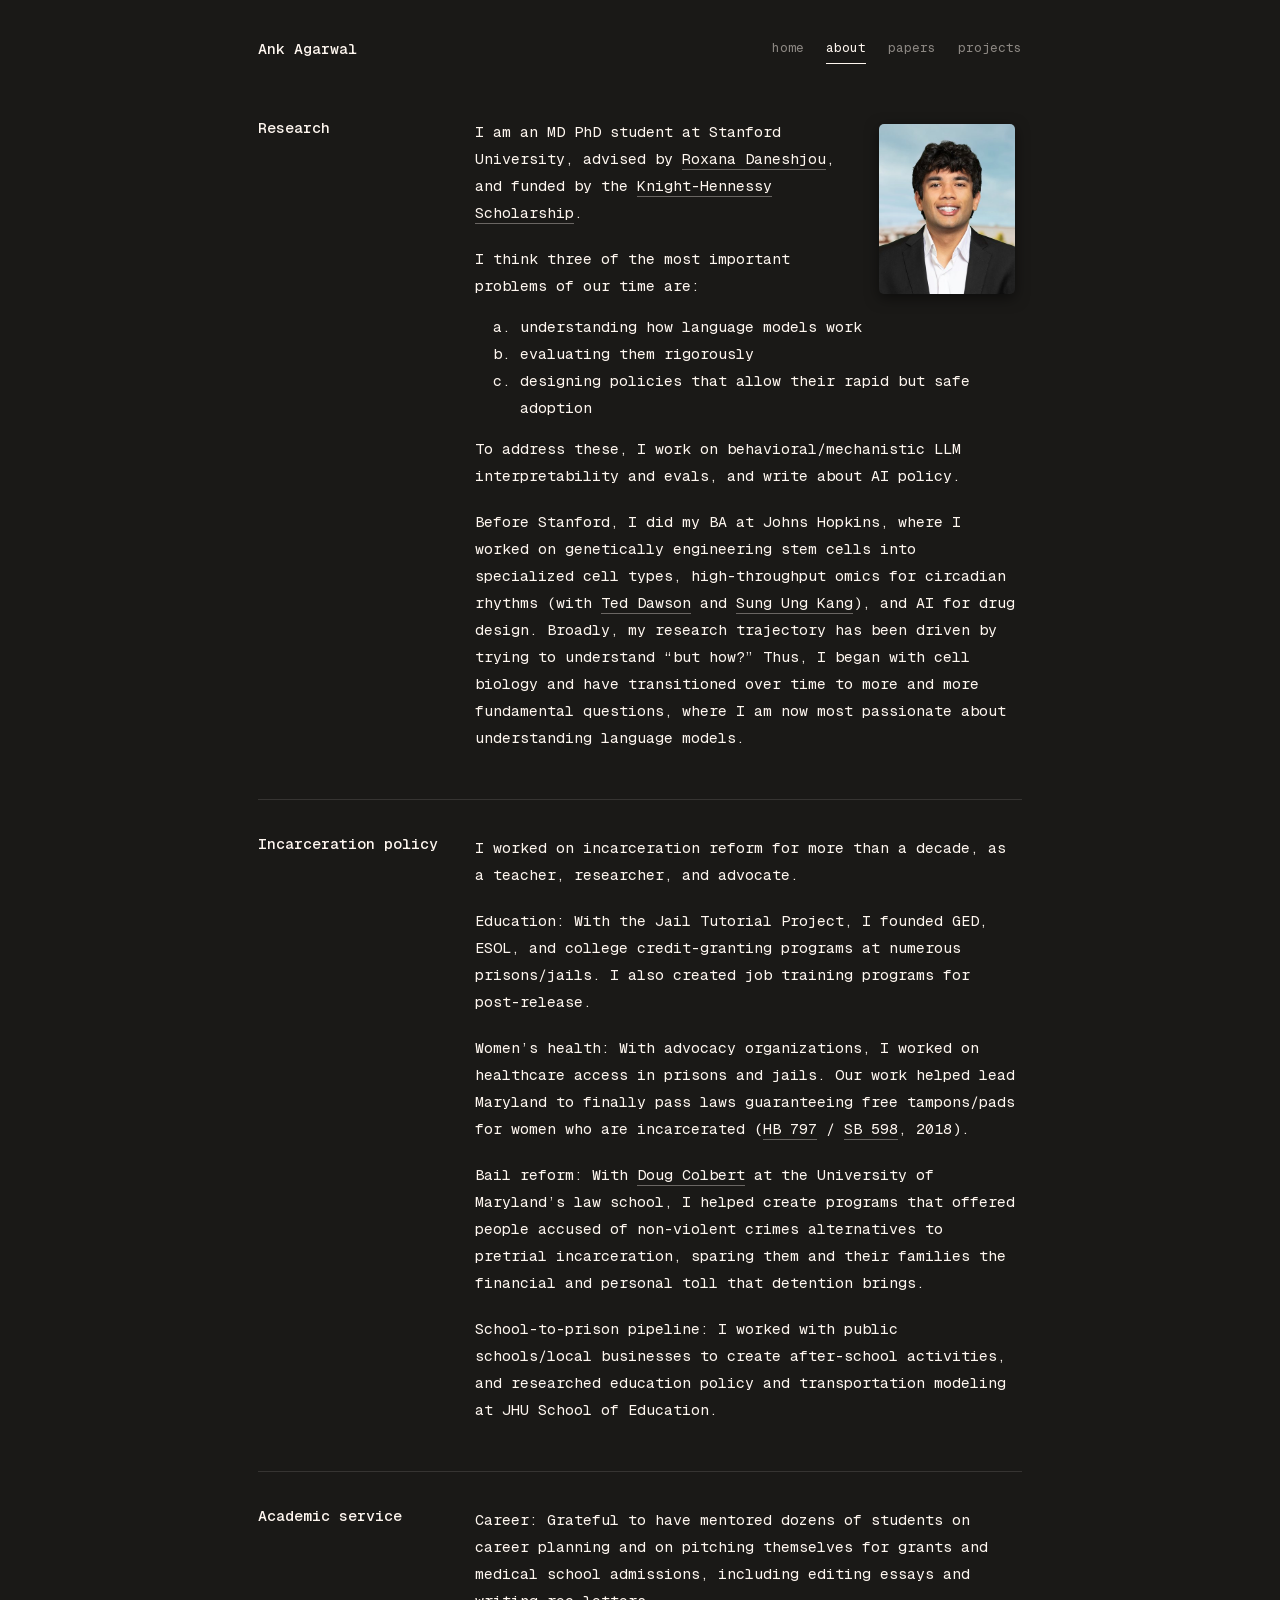
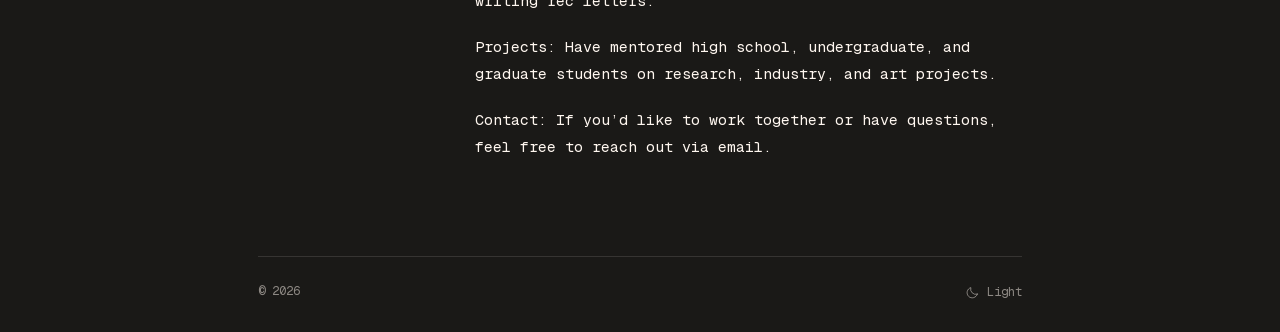
==== about/index.html @ cd02c7ac "Personal site: research paragraph (interpretability and evals, but how), drop capacity note" ====
<!doctype html>
<html lang="en" data-theme="light">
<head>
  <meta charset="utf-8">
  <meta name="viewport" content="width=device-width, initial-scale=1">
  <title>About · Ank Agarwal</title>
  <meta name="description" content="Ank Agarwal on research, incarceration policy, and academic service.">
  <meta name="color-scheme" content="light dark">
  <meta name="theme-color" content="#ffffff">
  <meta property="og:title" content="About · Ank Agarwal">
  <meta property="og:description" content="Ank Agarwal on research, incarceration policy, and academic service.">
  <meta property="og:type" content="website">
  <link rel="icon" href="../assets/favicon.svg" type="image/svg+xml">
  <script src="../assets/theme.js?v=a7d60d4781"></script>
  <link rel="stylesheet" href="../assets/style.css?v=a7d60d4781">
  <link rel="preload" href="../assets/fonts/geist-mono-latin.woff2" as="font" type="font/woff2" crossorigin>
  <script type="module" src="../assets/site.js?v=a7d60d4781"></script>
</head>
<body data-page="about">
  <a class="skip-link" href="#main">Skip to content</a>
  <div class="site-shell">
    <header class="site-header">
      <a class="wordmark" href="../">Ank Agarwal</a>
      <nav aria-label="Main navigation" data-dog-avoid>
        <a href="../">Home</a>
        <a href="../about/" aria-current="page">About</a>
        <a href="../research/">Papers</a>
        <a href="../projects/">Projects</a>
      </nav>
    </header>
    <main id="main" class="page-main about-main" tabindex="-1">
  <h1 class="visually-hidden">About</h1>
  <section class="about-section" id="research"><div class="about-label"><h2>Research</h2></div><div class="reading-prose"><img class="headshot" src="../assets/photos/headshot.jpg" alt="Ank Agarwal" width="400" height="500"><p>I am an MD PhD student at Stanford University, advised by <a href="https://profiles.stanford.edu/roxana-daneshjou">Roxana Daneshjou</a>, and funded by the <a href="https://knight-hennessy.stanford.edu/people/ank-agarwal">Knight-Hennessy Scholarship</a>.</p><p>I think three of the most important problems of our time are:</p><ol class="roman-list"><li>understanding how language models work</li><li>evaluating them rigorously</li><li>designing policies that allow their rapid but safe adoption</li></ol><p>To address these, I work on behavioral/mechanistic LLM interpretability and evals, and write about AI policy.</p><p>Before Stanford, I did my BA at Johns Hopkins, where I worked on genetically engineering stem cells into specialized cell types, high-throughput omics for circadian rhythms (with <a href="https://profiles.hopkinsmedicine.org/provider/ted-m-dawson/2708436">Ted Dawson</a> and <a href="https://profiles.hopkinsmedicine.org/provider/sung-ung-kang/2777462">Sung Ung Kang</a>), and AI for drug design. Broadly, my research trajectory has been driven by trying to understand “but how?” Thus, I began with cell biology and have transitioned over time to more and more fundamental questions, where I am now most passionate about understanding language models.</p></div></section>
  <section class="about-section" id="incarceration"><div class="about-label"><h2>Incarceration policy</h2></div><div class="reading-prose"><p>I worked on incarceration reform for more than a decade, as a teacher, researcher, and advocate.</p><p>Education: With the Jail Tutorial Project, I founded GED, ESOL, and college credit-granting programs at numerous prisons/jails. I also created job training programs for post-release.</p><p>Women’s health: With advocacy organizations, I worked on healthcare access in prisons and jails. Our work helped lead Maryland to finally pass laws guaranteeing free tampons/pads for women who are incarcerated (<a href="https://mgaleg.maryland.gov/mgawebsite/Legislation/Details/HB0797?ys=2018RS">HB 797</a> / <a href="https://mgaleg.maryland.gov/mgawebsite/Legislation/Details/sb0598?ys=2018RS">SB 598</a>, 2018).</p><p>Bail reform: With <a href="https://www.law.umaryland.edu/faculty--research/directory/profile/index.php?id=029">Doug Colbert</a> at the University of Maryland’s law school, I helped create programs that offered people accused of non-violent crimes alternatives to pretrial incarceration, sparing them and their families the financial and personal toll that detention brings.</p><p>School-to-prison pipeline: I worked with public schools/local businesses to create after-school activities, and researched education policy and transportation modeling at JHU School of Education.</p></div></section>
  <section class="about-section" id="service"><div class="about-label"><h2>Academic service</h2></div><div class="reading-prose"><p>Career: Grateful to have mentored dozens of students on career planning and on pitching themselves for grants and medical school admissions, including editing essays and writing rec letters.</p><p>Projects: Have mentored high school, undergraduate, and graduate students on research, industry, and art projects.</p><p>Contact: If you’d like to work together or have questions, feel free to reach out via email.</p></div></section>
</main>
    <footer class="site-footer">
      <span class="footer-name">© 2026</span>
      <div class="preferences">
        <button class="preference" id="theme-toggle" type="button" aria-label="Switch to dark theme" aria-pressed="false">
          <svg viewBox="0 0 20 20" aria-hidden="true"><path d="M16.5 12.2A7 7 0 0 1 7.8 3.5a7 7 0 1 0 8.7 8.7Z"/></svg>
          <span>Dark</span>
        </button>
      </div>
    </footer>
  </div>
</body>
</html>
---- assets/style.css ----
@font-face{font-family:SiteSerif;src:local("Iowan Old Style"),local("Palatino");font-display:swap}
:root{color-scheme:light;--bg:#f4f1ea;--text:#343630;--heading:#292e26;--muted:#73746a;--accent:#53634b;--line:#deded3;--soft:#ebe8df;--input:#faf8f3;--focus:#7b6340;--serif:SiteSerif,"Palatino Linotype","Book Antiqua",Palatino,Georgia,serif;--sans:-apple-system,BlinkMacSystemFont,"Segoe UI",sans-serif}
/* Dark theme matches paco.me: neutral #1a1a1a, gray prose, near-white headings and links. */
:root[data-theme=dark]{color-scheme:dark;--bg:#1a1a1a;--text:#a0a0a0;--heading:#ededed;--muted:#8d8d8d;--accent:#ededed;--line:#2e2e2e;--soft:#232323;--input:#202020;--focus:#8d8d8d}
*{box-sizing:border-box}html{min-width:320px;background:var(--bg);scroll-behavior:smooth}body{margin:0;background:var(--bg);color:var(--text);font:16px/1.75 var(--sans);-webkit-font-smoothing:antialiased}button,input{font:inherit}button,a{-webkit-tap-highlight-color:transparent}a{color:var(--accent);text-decoration-thickness:1px;text-underline-offset:4px}a:hover{text-decoration:underline}button{color:inherit}a:focus-visible,button:focus-visible,input:focus-visible{outline:2px solid var(--focus);outline-offset:5px;border-radius:2px}::selection{background:var(--accent);color:var(--bg)}[hidden]{display:none!important}.site-shell{max-width:1008px;padding:0 48px;margin:auto;min-height:100svh;display:flex;flex-direction:column}.site-header{padding:37px 0 30px;display:flex;align-items:center;justify-content:space-between;gap:36px}.wordmark{font:32px/1 var(--serif);letter-spacing:-1.5px;text-decoration:none;color:var(--heading)}.wordmark span{color:var(--accent)}.wordmark:hover{text-decoration:none}.site-header nav{display:flex;gap:29px;align-items:center}.site-header nav a{position:relative;font-size:13px;color:var(--muted);text-decoration:none;padding:9px 0;line-height:1.4;white-space:nowrap}.site-header nav a:hover,.site-header nav a[aria-current]{color:var(--heading)}.site-header nav a[aria-current]:after{content:"";position:absolute;bottom:2px;left:0;right:0;height:1px;background:var(--accent)}main:focus{outline:none}h1,h2,h3,h4,p,figure{margin:0}h1,h2{font-family:var(--serif);font-weight:400;color:var(--heading)}h1{font-size:clamp(40px,4.8vw,55px);line-height:1.16;letter-spacing:-1.9px}h2{font-size:25px;line-height:1.35;letter-spacing:-.55px}p+p{margin-top:19px}.home-main{flex:1;display:flex;align-items:flex-start;padding:116px 0 100px}.home-intro{display:grid;grid-template-columns:minmax(0,1fr) 185px;gap:75px;align-items:start;width:100%}.home-copy h1{font-size:52px}.affiliation{font-size:12px;line-height:1.7;color:var(--muted);margin-top:15px;letter-spacing:.05px}.intro-prose{margin-top:31px;font-size:15px;line-height:1.85;max-width:540px}.portrait{margin-top:7px}.portrait img{display:block;object-fit:cover;width:185px;height:215px;object-position:center 38%;border-radius:3px;filter:saturate(.8);background:var(--soft)}.social-links{display:flex;gap:23px;flex-wrap:wrap;margin-top:34px}.social-links a{font-size:12px;text-decoration:none}.social-links a:hover{text-decoration:underline}.social-links span{font-size:11px;color:var(--muted);margin-left:3px}.site-footer{border-top:1px solid var(--line);padding:22px 0 27px;display:flex;justify-content:space-between;gap:20px;align-items:center;color:var(--muted);font-size:11px}.footer-name>span[aria-hidden]{margin:0 7px}.preferences{display:flex;gap:17px;align-items:center}.preference{display:flex;gap:7px;align-items:center;cursor:pointer;border:0;background:none;padding:4px 0;color:var(--muted);font-size:11px;line-height:1.5}.preference:hover{color:var(--heading)}.preference svg{width:15px;height:15px;fill:none;stroke:currentColor;stroke-width:1.2;stroke-linecap:round;stroke-linejoin:round}.preference-divider{height:12px;width:1px;background:var(--line)}.sound-waves{display:none}#sound-toggle[aria-pressed=true] .sound-waves{display:initial}#sound-toggle[aria-pressed=true] .sound-slash{display:none}.page-main{flex:1;padding:76px 0 96px;max-width:780px;width:100%;margin:auto}.eyebrow{font:11px/1.5 var(--sans);letter-spacing:1.8px;text-transform:uppercase;color:var(--muted);margin-bottom:21px;display:block}.page-intro{font-size:16px;line-height:1.9;max-width:620px;margin-top:27px}.page-heading>.text-link{display:inline-block;margin-top:22px}.text-link{font-size:13px;text-decoration:none;border-bottom:1px solid var(--line);padding-bottom:3px}.text-link:hover{border-color:var(--accent);text-decoration:none}.section-heading{display:flex;justify-content:space-between;align-items:baseline;gap:20px;padding-bottom:23px;border-bottom:1px solid var(--line)}.small-muted{font-size:11px;color:var(--muted)}.publications{margin-top:67px}.publication-year{display:grid;grid-template-columns:65px minmax(0,1fr);gap:20px;padding-top:32px}.publication-year h3{font-size:12px;color:var(--muted);font-weight:400;line-height:1.8;padding-top:3px}.publication-year ol{list-style:none;padding:0;margin:0}.paper{padding-bottom:25px;margin-bottom:25px;border-bottom:1px solid var(--line)}.paper h4{font-weight:500;font-size:15px;line-height:1.6}.paper h4 a{color:var(--heading);text-decoration:none}.paper h4 a:hover{color:var(--accent);text-decoration:underline}.paper-arrow{font-size:12px;color:var(--muted);margin-left:3px}.paper-authors{font-size:12px;line-height:1.7;color:var(--muted);margin-top:8px}.paper-venue{font-size:12px;line-height:1.65;margin-top:5px;color:var(--accent)}.source-note{font-size:11px;color:var(--muted);margin-top:25px}.about-section{display:grid;grid-template-columns:180px minmax(0,1fr);gap:37px;border-top:1px solid var(--line);padding-top:34px;margin-top:48px}.about-section h2{font-size:22px}.reading-prose{font-size:15px;line-height:1.9}.profile-links{display:flex;flex-wrap:wrap;gap:18px;font-size:12px}.profile-links a{text-decoration:none}.woodworking-story{margin-top:65px}.woodworking-story .reading-prose{max-width:620px;margin-top:28px}.workshop-note{border-left:2px solid var(--line);padding-left:25px;margin-top:44px;max-width:600px}.workshop-note .eyebrow{margin-bottom:12px}.workshop-note p{font-size:14px;line-height:1.85}.sound-note{font-size:12px;line-height:1.8;color:var(--muted);margin-top:48px;max-width:580px}.skip-link{position:fixed;top:-100px;left:20px;background:var(--heading);color:var(--bg);padding:8px 16px;z-index:10}.skip-link:focus{top:15px}.note-playing{animation:pluck .5s ease-out}@keyframes pluck{0%,100%{transform:translateY(0)}25%{transform:translateY(-2px)}}
@media(min-width:1400px){.home-main{padding-top:145px}}
@media(max-width:760px){.site-shell{padding:0 28px}.site-header{padding:28px 0 23px;gap:20px}.site-header nav{gap:21px}.home-main{padding:75px 0 90px}.home-intro{gap:32px;grid-template-columns:minmax(0,1fr) 145px}.portrait img{width:145px;height:175px}.home-copy h1{font-size:43px}.affiliation{font-size:11px}.intro-prose{font-size:14px}.page-main{padding-top:58px}.about-section{grid-template-columns:145px minmax(0,1fr);gap:25px}}
@media(max-width:540px){.site-shell{padding:0 23px}.site-header{padding-top:26px;gap:18px}.wordmark{font-size:28px}.site-header nav{gap:17px}.site-header nav a{font-size:11px}.home-main{padding-top:53px;padding-bottom:75px}.home-intro{display:flex;flex-direction:column-reverse;gap:30px}.portrait{margin:0}.portrait img{width:112px;height:128px}.home-copy h1{font-size:42px;letter-spacing:-1.5px}.affiliation{font-size:11px;margin-top:12px}.intro-prose{margin-top:25px;font-size:14px;line-height:1.9}.social-links{gap:22px;margin-top:29px}.site-footer{padding:20px 0 24px;font-size:10px;gap:12px}.preferences{gap:12px}.preference{font-size:10px;gap:5px}.preference svg{width:13px;height:13px}.footer-name>span[aria-hidden]{margin:0 3px}.page-main{padding-top:45px;padding-bottom:65px}h1{font-size:39px;letter-spacing:-1.3px}.page-intro{font-size:14px}.eyebrow{margin-bottom:16px;font-size:10px}.publications{margin-top:45px}.publication-year{grid-template-columns:1fr;gap:13px;padding-top:26px}.publication-year h3{font-size:13px}.paper h4{font-size:14px}.about-section{display:block;margin-top:35px;padding-top:28px}.about-section h2{margin-bottom:18px}.reading-prose{font-size:14px}.section-heading{align-items:flex-start;flex-direction:column;gap:7px}.woodworking-story{margin-top:45px}.sound-note{font-size:11px}.profile-links{gap:14px}}
@media(prefers-reduced-motion:reduce){html{scroll-behavior:auto}*,*:before,*:after{animation:none!important;transition:none!important}}
.site-header nav{margin-left:auto}
.social-links{gap:0;align-items:baseline;font-size:12px}
.social-links span{font-size:12px;margin:0 9px;color:var(--muted)}

/* Denser layout, closer to aryaman.io and jasonwei.net */
.site-shell{max-width:860px}
.site-header{padding:30px 0 0}
.wordmark{font-size:22px;letter-spacing:-.4px}
.home-main{display:block;padding:52px 0 56px}
@media(min-width:1400px){.home-main{padding-top:56px}}
.home-intro{grid-template-columns:minmax(0,1fr) 168px;gap:52px}
.intro-prose{margin-top:0;font-size:16px;line-height:1.7;max-width:600px}
.intro-prose p+p{margin-top:14px}
.portrait{margin-top:4px}
.portrait img{width:168px;height:196px}
.social-links{margin-top:22px;align-items:center}
.paper-authors b{font-weight:600;color:var(--heading)}
.visually-hidden{position:absolute;width:1px;height:1px;overflow:hidden;clip-path:inset(50%);white-space:nowrap}

/* Email: icon button that reveals an obfuscated address */
.email-button{display:inline-grid;place-items:center;border:0;background:none;padding:2px;cursor:pointer;color:var(--accent);vertical-align:middle}
.email-button svg{width:16px;height:16px;fill:none;stroke:currentColor;stroke-width:1.3;stroke-linejoin:round;stroke-linecap:round}
.email-button:hover,.email-button[aria-expanded=true]{color:var(--heading)}
.email-reveal{font-size:12px;color:var(--text);margin-left:6px;user-select:all}
.email-reveal:empty{display:none}
.contact-email{margin-top:12px}

/* Misc */
.mentees{width:100%;border-collapse:collapse;margin-top:20px;font-size:14px}
.mentees th{text-align:left;font-weight:400;font-size:11px;letter-spacing:1px;text-transform:uppercase;color:var(--muted);padding:0 12px 10px 0;border-bottom:1px solid var(--line)}
.mentees td{padding:10px 12px 10px 0;border-bottom:1px solid var(--line);vertical-align:top}
.social-links .email-reveal{font-size:12px;color:var(--text);margin:0 0 0 6px}
.misc-main .reading-prose>.text-link{display:inline-block;margin-top:14px}
/* Paco-style hierarchy in dark: only titles and names are bright */
:root[data-theme=dark] .social-links a,:root[data-theme=dark] .paper-venue,:root[data-theme=dark] .small-muted{color:var(--text)}
:root[data-theme=dark] .social-links a:hover{color:var(--heading)}
:root[data-theme=dark] .email-button{color:var(--text)}
.email-text{border:0;background:none;padding:0;cursor:pointer;font-size:12px;color:var(--accent)}
.email-text:hover,.email-text[aria-expanded=true]{text-decoration:underline;text-underline-offset:4px}
:root[data-theme=dark] .email-text{color:var(--text)}
/* Link row styled like jasonwei.net: always-underlined text links, plain slashes */
.social-links{gap:0;margin-top:20px;font:16px/1.6 var(--serif)}
.social-links a,.social-links .email-text{font:inherit;color:var(--accent);text-decoration:underline;text-decoration-thickness:1px;text-underline-offset:3px}
.social-links a:hover,.social-links .email-text:hover{color:var(--heading)}
.social-links span[aria-hidden]{font-size:inherit;margin:0 7px;color:var(--text)}
.social-links .email-reveal{font:13px/1 var(--sans);margin-left:10px}
/* One inline run of text: "LinkedIn / Google Scholar / Twitter / Email" with ordinary spaces */
.social-links{display:block;color:var(--text)}
.social-links .email-reveal{margin-left:8px}
/* Plain researcher-site headings: close to body size, no display type */
h1{font-size:20px;letter-spacing:0;line-height:1.35}
h2{font-size:17px;letter-spacing:0}
.page-main{padding-top:48px}
.page-intro{margin-top:16px}
.intro-prose a{text-decoration:underline;text-decoration-thickness:1px;text-underline-offset:3px}
/* Publications like jasonwei.net/papers: venue tag column on the left, year headings over the titles */
.publication-year{display:block;padding-top:26px}
.publication-year h3{margin-left:122px;font-size:17px;font-style:italic;text-decoration:underline;text-underline-offset:4px;color:var(--heading);padding:0 0 6px}
.publication-year .paper{display:grid;grid-template-columns:110px minmax(0,1fr);gap:12px;padding:0 0 14px;margin:0;border:0}
.paper-tag{text-align:right;font-size:12px;line-height:1.5;color:var(--muted);padding-top:3px}
.publication-year .paper h4{font-size:15px;line-height:1.5}
.publication-year .paper-authors{margin-top:2px}
/* Woodworking gallery: two-column grid of equal tiles, each guitar uncropped inside its tile */
.guitar-gallery{margin-top:56px}
.guitar-grid{display:grid;grid-template-columns:1fr 1fr;gap:28px 20px;margin-top:24px}
.guitar{margin:0}
.guitar img{display:block;width:100%;height:auto;aspect-ratio:4/3;object-fit:contain;background:var(--soft);border-radius:2px}
.guitar figcaption{font-size:14px;line-height:1.55;margin-top:8px}
.guitar figcaption b{font-weight:600;color:var(--heading)}
/* Font and colors from daoho.dev (inspiration/daoho): Geist Mono everywhere, warm off-white / near-black
   in light mode, warm near-black / cream in dark. Links share the text color with a faint underline. */
@font-face{font-family:"Geist Mono";src:url(fonts/geist-mono-latin.woff2) format("woff2");font-weight:100 900;font-style:normal;font-display:swap;unicode-range:U+0000-00FF,U+0131,U+0152-0153,U+02BB-02BC,U+02C6,U+02DA,U+02DC,U+0304,U+0308,U+0329,U+2000-206F,U+20AC,U+2122,U+2191,U+2193,U+2212,U+2215,U+FEFF,U+FFFD}
:root{--bg:#ffffff;--text:#262523;--heading:#262523;--muted:color-mix(in srgb,#262523 64%,transparent);--accent:#262523;--line:color-mix(in srgb,#262523 12%,transparent);--soft:color-mix(in srgb,#262523 5%,#ffffff);--input:#ffffff;--focus:#262523;--serif:"Geist Mono",ui-monospace,SFMono-Regular,Menlo,monospace;--sans:var(--serif)}
:root[data-theme=dark]{--bg:#1a1917;--text:#fff7f0;--heading:#fff7f0;--muted:color-mix(in srgb,#fff7f0 50%,transparent);--accent:#fff7f0;--line:color-mix(in srgb,#fff7f0 12%,transparent);--soft:color-mix(in srgb,#fff7f0 5%,#1a1917);--input:#1a1917;--focus:#fff7f0}
body{font-size:15px;line-height:1.8}
a{color:var(--text);text-decoration:underline;text-decoration-color:color-mix(in srgb,currentColor 35%,transparent);text-decoration-thickness:1px;text-underline-offset:5px}
a:hover{text-decoration-color:currentColor}
h1,h2,h4{font-weight:500}
h1{font-size:15px;letter-spacing:0;line-height:1.8}
h2{font-size:15px;letter-spacing:0}
.wordmark{font-size:15px;font-weight:500;letter-spacing:0}
.site-header nav a{font-size:13px;color:var(--muted)}
.site-header nav a[aria-current]:after{background:currentColor}
:is(.intro-prose,.reading-prose,.page-intro,.alt-intro,.paper-entry,.social-links){font-size:15px;line-height:1.8}
.intro-prose a{text-underline-offset:5px}
.social-links a,.social-links .email-text,.email-text{color:var(--text);text-decoration:underline;text-decoration-color:color-mix(in srgb,currentColor 35%,transparent);text-underline-offset:5px}
.social-links span[aria-hidden]{margin:0 4px;color:var(--muted)}
.publication-year h3{font-size:15px;font-style:normal;text-decoration:none;font-weight:500}
.publication-year .paper h4,.paper h4{font-size:14px;font-weight:500}
.paper h4 a{text-decoration:none}
.paper h4 a:hover{color:var(--text);text-decoration:underline}
:is(.paper-authors,.paper-tag,.paper-venue,.small-muted,.guitar figcaption,.site-footer,.preference,.mentees){font-size:12px}
.mentees th{font-size:11px}
.portrait img{filter:none}
.about-section h2{font-size:15px}
.publication-year .paper{grid-template-columns:170px minmax(0,1fr)}
.publication-year h3{margin-left:182px}
.paper-tag{white-space:nowrap}
:root[data-theme=dark] :is(.small-muted,.paper-venue){color:var(--muted)}
.profile-links a{text-decoration:underline;text-decoration-color:color-mix(in srgb,currentColor 35%,transparent)}
/* Alternate home (daoho.dev placement): centered lowercase nav, bio + links at the bottom left of the first screen */
.home-alt{min-height:calc(100svh - 80px);display:flex;flex-direction:column;justify-content:flex-end;padding:0 0 128px}
.home-alt-copy{max-width:54rem;font-size:15px;line-height:1.6}
.home-alt-copy h1{font-size:15px;font-weight:400;line-height:1.6}
.home-alt-copy p+p{margin-top:0}
.home-alt .social-links{margin-top:14px;color:var(--muted)}
.home-alt .social-links a,.home-alt .social-links .email-text{color:var(--muted)}
.home-alt .social-links a:hover,.home-alt .social-links .email-text:hover{color:var(--text)}
body:is([data-page=home-side],[data-page=home]) .site-header nav a{text-transform:lowercase}
:root .home-alt .social-links :is(a,.email-text){color:var(--muted)}
:root .home-alt .social-links :is(a,.email-text):hover{color:var(--text)}
body:is([data-page=home-side],[data-page=home]) .site-header nav a[aria-current]{color:var(--text)}
body:is([data-page=home-side],[data-page=home]) .site-header nav a[aria-current]:after{display:none}
.home-alt{min-height:calc(100svh - 40px)}
/* Dogs roam a fixed canvas behind the alternate home's content */
.dog-park{position:fixed;inset:0;width:100%;height:100%;z-index:-1;pointer-events:none}
body:is([data-page=home-side],[data-page=home]) .site-shell{position:relative;z-index:1}
/* Centered nav on the dog homes wraps instead of running off the left edge in narrow windows */
/* Research (Jason) opens straight on the paper list */
.page-main>h1.visually-hidden+.publications{margin-top:0}
/* Paper kind emoji (CS / policy / wet lab): small and slightly muted so it labels without shouting */
.publication-year .paper{grid-template-columns:190px minmax(0,1fr)}
.publication-year h3{margin-left:202px}
/* The comparison tabs make the nav long: let it wrap instead of clipping at the right edge */
.site-header nav{flex-wrap:wrap;justify-content:flex-end;gap:0 22px}

/* Dog homes: name at the top left like the other pages, nav centered on the page */
/* TEMPORARY: About page list of dog-variant previews */
.version-list{margin:12px 0 0;padding-left:1.2em;font-size:14px;line-height:1.9}

/* Papers: the key stacks in the venue column beside the first year, right-aligned like the venue tags. */
.publication-year .year-head h3{margin-left:0}
/* Phones: venue and field tags sit on their own line above each title, so titles get the full width. */
@media(max-width:540px){
  .publication-year .paper{grid-template-columns:1fr;gap:0;padding-bottom:16px}
  .publication-year .paper-tag{text-align:left;padding-top:0}
  .publication-year h3{margin-left:0}
}
/* Nav labels are lowercase on every page, matching the home page. */
.site-header nav a{text-transform:lowercase}

/* Papers, aryaman.io style: title, then authors, then "Venue, Year [paper] [code]" underneath. */
.publication-year .paper{display:block;padding:0 0 22px}
.publication-year h3,.publication-year .year-head h3{margin-left:0}
.publication-year .paper h4{font-weight:500}
.publication-year .paper-authors{margin-top:3px}
.publication-year .paper-venue{margin-top:2px;font-size:12px;color:var(--muted)}
.paper-button{text-decoration:none;margin-left:.6em}
.paper-button+.paper-button{margin-left:.4em}
.paper-authors .author{white-space:nowrap}
.publication-year{padding-top:18px}
.publication-year h3{margin-bottom:6px}
.publication-year .paper:last-child{padding-bottom:4px}
.paper-button:hover{text-decoration:underline}
/* The [paper] / [code] buttons in Aryaman's muted blue (lighter on the dark theme). */
:root{--paper-link:#3b6b9c;--paper-link-hover:#264a6e}
:root[data-theme=dark]{--paper-link:#86aed6;--paper-link-hover:#b3cde8}
@media(prefers-color-scheme:dark){:root:not([data-theme=light]){--paper-link:#86aed6;--paper-link-hover:#b3cde8}}
.paper-button{color:var(--paper-link);font-weight:500;transition:color .2s ease}
.paper-button:hover{color:var(--paper-link-hover);text-decoration:underline;text-underline-offset:2px}
/* One flat list (the year is on each venue line); authors and venue in the regular text color. */
.paper-list{list-style:none;padding:24px 0 0;margin:0}
.publication-year .paper-authors,.publication-year .paper-venue{color:var(--text)}
/* Pixel kind icons (technical sigma, policy building, wet-lab flask): one to the left of each paper, and a key at the top right. */
.publication-year .paper{display:grid;grid-template-columns:20px minmax(0,1fr);column-gap:14px}
.paper-kind-icon{display:flex;justify-content:center;padding-top:3px} /* Icon tops line up with the title's capital letters. */
.kind-icon{display:block;flex:none}
.papers-head{flex-direction:row;align-items:flex-end;justify-content:space-between}
.scholar-line{font-size:12px;margin-top:4px}
.kind-key{display:flex;gap:18px;margin:0 0 2px;font-size:12px}
.kind-key .key-item{display:inline-flex;align-items:center;gap:6px;white-space:nowrap}
@media(max-width:540px){.papers-head{flex-direction:column;align-items:flex-start;gap:12px}.kind-key{flex-wrap:wrap;gap:8px 16px}.publication-year .paper{column-gap:9px}}
/* About starts straight into its first section (no page title); Music sits under Woodworking like the gallery. */
.about-main .about-section:first-of-type{border-top:0;margin-top:0;padding-top:8px}
.music-section{margin-top:65px}
.music-section .reading-prose{margin-top:24px;max-width:620px}
/* Woodworking: one story paragraph leading straight into the guitars, then the archive link. */
.woodworking-intro{max-width:640px;margin-bottom:34px}
.archive-line{margin-top:18px}
/* Pages without a visible title start closer to the nav. */
.woodworking-main,.about-main{padding-top:44px}
/* About: guitars and video thumbnails run the full width beneath their section's text. */
.about-section .about-wide{grid-column:1/-1;margin-top:6px}
.about-section .guitar-grid{margin-top:0}
.video-grid{display:grid;grid-template-columns:repeat(3,minmax(0,1fr));gap:16px}
.video{display:block;text-decoration:none;color:var(--text);font-size:12px}
.video img{display:block;width:100%;height:auto;aspect-ratio:16/9;object-fit:cover;border-radius:3px;margin-bottom:6px}
.video:hover span{text-decoration:underline}
@media(max-width:540px){.video-grid{grid-template-columns:1fr 1fr}}
/* Research: the three big problems as an a./b./c. list (letters are all one width in the monospace font). */
.roman-list{list-style:none;counter-reset:roman;margin:14px 0 0;padding-left:0}
.roman-list li{counter-increment:roman;position:relative;padding-left:3em}
.roman-list li::before{content:counter(roman,lower-alpha) ".";position:absolute;left:1.2em}
.roman-list+p{margin-top:14px}
/* About: a small portrait at the top right of the Research text, which wraps around it. */
.reading-prose .headshot{float:right;width:136px;height:auto;margin:6px 0 14px 28px;border-radius:3px}
@media(max-width:540px){.reading-prose .headshot{width:104px;margin:4px 0 10px 16px}}
/* Monospace lines stop short of the column edge by a partial character; end the photo where the longest lines end. */
.reading-prose .headshot{margin-right:calc(100% - round(down, 100%, 1ch))}
/* Home fits exactly one screen (header, bio, footer), so it never scrolls: the dogs are pinned to the
   screen, and scrolling would slide the bio underneath them. */
body[data-page=home] .site-shell{min-height:100svh}
body[data-page=home] .home-alt{min-height:0;flex:1}
@media(min-width:541px){body[data-page=home] .home-alt{padding-bottom:60px}} /* Text sits low on the screen, like daoho.dev. */
@media(max-width:540px){body[data-page=home] .home-alt{padding-bottom:40px}}
/* Soft drop shadow under the headshot, as on aryaman.io. */
.reading-prose .headshot{border-radius:5px;box-shadow:0 4px 12px rgba(0,0,0,.15)}
html[data-theme=dark] .reading-prose .headshot{box-shadow:0 4px 14px rgba(0,0,0,.5)}
/* Academic service: the capacity note is a quiet aside. */
.reading-prose .aside{color:var(--muted);font-size:.85em}
/* The Easter egg note: small italic text with the egg no taller than the letters. */
.reading-prose .egg-note{font-size:.85em}
.egg-icon{display:inline-block;height:1em;width:auto;vertical-align:-.12em}
.version-list+p{margin-top:19px} /* Same gap as between paragraphs. */
/* Research path on About: six icons sitting on an arrow, with their labels below. */
.trajectory{margin:19px 0 4px}
.traj{list-style:none;margin:0;padding:0;display:grid;grid-template-columns:repeat(6,minmax(0,1fr));column-gap:12px}
.traj-step{display:contents}
.traj-icon{grid-row:1;grid-column:var(--c);height:44px;display:flex;align-items:flex-end;justify-content:center}
.traj-icon svg{display:block}
.traj-label{grid-row:3;grid-column:var(--c);text-align:center;font-size:11px;line-height:1.45;color:var(--text)}
.traj-axis{grid-row:2;grid-column:1/-1;display:flex;align-items:center;gap:10px;margin:12px 0 10px;font-size:11px;color:var(--muted);font-style:italic}
.traj-axis i{flex:1;height:1px;background:var(--muted);opacity:.6;position:relative}
.traj-axis i::after{content:"";position:absolute;right:-1px;top:-3px;border:3.5px solid transparent;border-left:6px solid var(--muted);border-right:0}
@media(max-width:540px){
  .traj{display:flex;flex-direction:column;gap:12px}
  .traj-step{display:grid;grid-template-columns:66px minmax(0,1fr);column-gap:12px;align-items:center}
  .traj-icon,.traj-label{grid-row:auto;grid-column:auto}
  .traj-icon{height:auto}
  .traj-label{text-align:left;margin-top:0}
  .traj-axis{display:none}
          }
@media(max-width:360px){.site-header nav{gap:11px}} /* Four nav links stay on one line on the smallest phones. */
/* Text selection: a soft browser-style blue instead of the black accent, with a deeper blue in dark mode. */
::selection{background:#b4d5fe;color:inherit}
:root[data-theme=dark] ::selection{background:#2f5a8f;color:#fff}
@media(prefers-color-scheme:dark){:root:not([data-theme=light]) ::selection{background:#2f5a8f;color:#fff}}
/* Home links: slashes between them; on phones, one link per line and no slashes. */
.social-links .slash{margin:0 7px;color:var(--muted)}
@media(max-width:540px){.social-links{display:flex;flex-direction:column;align-items:flex-start;row-gap:2px}.social-links .slash{display:none}}
/* Guitars: every photo is pre-cropped to the same frame around its body. */
.guitar img{aspect-ratio:47/40;object-fit:cover;background:none;border-radius:4px;box-shadow:0 3px 10px rgba(0,0,0,.14)}
/* Papers: the Scholar note sits on the heading line, quieter. */
.papers-head h2 .scholar-line{display:inline;font-weight:400;color:var(--muted);margin:0;font-size:.85em;letter-spacing:0;text-transform:none}
/* Four nav items don't fit beside the name on phones: name on top, nav underneath. */
@media(max-width:540px){.site-header{flex-direction:column;align-items:flex-start;gap:2px}.wordmark{white-space:nowrap}.site-header nav{margin-left:0;justify-content:flex-start;flex-wrap:nowrap;gap:0 20px}}
.scholar-line a{white-space:nowrap}
.social-links .email-item{margin:0;font-size:inherit;color:inherit}


/* Links: soft blue, no underline until hover (light theme; the nav keeps its gray). The older rules
   above style links several ways, so these win with !important. */
:root[data-theme=light]{--link:#2e64a6;--link-hover:#1f4677}
:root[data-theme=light] :is(main,.social-links) a,:root[data-theme=light] .social-links .email-text{color:var(--link)!important;text-decoration:none!important}
:root[data-theme=light] :is(main,.social-links) a:hover,:root[data-theme=light] .social-links .email-text:hover{color:var(--link-hover)!important;text-decoration:underline!important;text-underline-offset:3px}
:root{--px-p:#857865;--px-c:#8f826d;--px-b:#6f6352;--px-G:#5c6773;--px-L:#55a050;--px-r:#b9b1a3;--px-P:#a0603c;--px-Q:#c08a62;--px-o:#b5866a;--px-n:#5f7f4f;--px-S:#55524c;--px-O:#9c8b7a;--px-W:#fbf3e4;--px-K:#e58fa8;--px-B:#7fb0d9;--px-Y:#f0c94a;--px-sigma-a:#3d3a35;--px-dna-a:#3b78e7;--px-dna-b:#e8508f;--px-dna-c:#f2c14e;--px-film-a:#3f8f45;--px-film-b:#222222;--px-film-c:#8e5bb5;--px-film-d:#cfd8dc;--px-film-e:#ffffff;--px-cellgen-a:#3b78e7;--px-cellgen-b:#3f8f45;--px-cellgen-c:#e8508f;--px-cellgen-d:#a5d6a7;--px-cellgen-e:#8e5bb5;--px-cellgen-f:#f08a3c;--px-cellgen-g:#f2c14e;--px-omics-a:#43a047;--px-omics-b:#1e88e5;--px-omics-c:#ffb300;--px-omics-d:#e53935;--px-omics-e:#90a4ae;--px-helix-a:#3949ab;--px-helix-b:#9fa8da;--px-heatmap-a:#b2182b;--px-heatmap-b:#9e9e9e;--px-heatmap-c:#2166ac;--px-heatmap-d:#92c5de;--px-heatmap-e:#e8e1ef;--px-heatmap-f:#cba5a7}
:root[data-theme=dark]{--px-p:#d6cab5;--px-c:#e0d5c2;--px-b:#b0a28c;--px-G:#b4bdc7;--px-L:#7cc477;--px-r:#7d766b;--px-P:#d99a6f;--px-Q:#9c6a48;--px-o:#c99f82;--px-n:#8fb07a;--px-S:#d6d0c4;--px-O:#d9c6ad;--px-W:#fbf3e4;--px-K:#e58fa8;--px-B:#7fb0d9;--px-Y:#f0c94a;--px-sigma-a:#a3a2a0;--px-dna-a:#a2b9e3;--px-dna-b:#e4aac2;--px-dna-c:#f2c14e;--px-film-a:#a3c2a6;--px-film-b:#9aa0a6;--px-film-c:#c1aed0;--px-film-d:#4b555c;--px-film-e:#1a1917;--px-cellgen-a:#a2b9e3;--px-cellgen-b:#a3c2a6;--px-cellgen-c:#e4aac2;--px-cellgen-d:#a5d6a7;--px-cellgen-e:#c1aed0;--px-cellgen-f:#f08a3c;--px-cellgen-g:#f2c14e;--px-omics-a:#a5c8a6;--px-omics-b:#97bfe3;--px-omics-c:#ffb300;--px-omics-d:#e3a1a0;--px-omics-e:#90a4ae;--px-helix-a:#a1a7cc;--px-helix-b:#9fa8da;--px-heatmap-a:#cf959c;--px-heatmap-b:#9e9e9e;--px-heatmap-c:#98b2cd;--px-heatmap-d:#92c5de;--px-heatmap-e:#e8e1ef;--px-heatmap-f:#cba5a7}
@media(prefers-color-scheme:dark){:root:not([data-theme=light]){--px-p:#d6cab5;--px-c:#e0d5c2;--px-b:#b0a28c;--px-G:#b4bdc7;--px-L:#7cc477;--px-r:#7d766b;--px-P:#d99a6f;--px-Q:#9c6a48;--px-o:#c99f82;--px-n:#8fb07a;--px-S:#d6d0c4;--px-O:#d9c6ad;--px-W:#fbf3e4;--px-K:#e58fa8;--px-B:#7fb0d9;--px-Y:#f0c94a;--px-sigma-a:#a3a2a0;--px-dna-a:#a2b9e3;--px-dna-b:#e4aac2;--px-dna-c:#f2c14e;--px-film-a:#a3c2a6;--px-film-b:#9aa0a6;--px-film-c:#c1aed0;--px-film-d:#4b555c;--px-film-e:#1a1917;--px-cellgen-a:#a2b9e3;--px-cellgen-b:#a3c2a6;--px-cellgen-c:#e4aac2;--px-cellgen-d:#a5d6a7;--px-cellgen-e:#c1aed0;--px-cellgen-f:#f08a3c;--px-cellgen-g:#f2c14e;--px-omics-a:#a5c8a6;--px-omics-b:#97bfe3;--px-omics-c:#ffb300;--px-omics-d:#e3a1a0;--px-omics-e:#90a4ae;--px-helix-a:#a1a7cc;--px-helix-b:#9fa8da;--px-heatmap-a:#cf959c;--px-heatmap-b:#9e9e9e;--px-heatmap-c:#98b2cd;--px-heatmap-d:#92c5de;--px-heatmap-e:#e8e1ef;--px-heatmap-f:#cba5a7}}
.px-p{fill:var(--px-p)}.px-c{fill:var(--px-c)}.px-b{fill:var(--px-b)}.px-G{fill:var(--px-G)}.px-L{fill:var(--px-L)}.px-r{fill:var(--px-r)}.px-P{fill:var(--px-P)}.px-Q{fill:var(--px-Q)}.px-o{fill:var(--px-o)}.px-n{fill:var(--px-n)}.px-S{fill:var(--px-S)}.px-O{fill:var(--px-O)}.px-W{fill:var(--px-W)}.px-K{fill:var(--px-K)}.px-B{fill:var(--px-B)}.px-Y{fill:var(--px-Y)}.px-sigma-a{fill:var(--px-sigma-a)}.px-dna-a{fill:var(--px-dna-a)}.px-dna-b{fill:var(--px-dna-b)}.px-dna-c{fill:var(--px-dna-c)}.px-film-a{fill:var(--px-film-a)}.px-film-b{fill:var(--px-film-b)}.px-film-c{fill:var(--px-film-c)}.px-film-d{fill:var(--px-film-d)}.px-film-e{fill:var(--px-film-e)}.px-cellgen-a{fill:var(--px-cellgen-a)}.px-cellgen-b{fill:var(--px-cellgen-b)}.px-cellgen-c{fill:var(--px-cellgen-c)}.px-cellgen-d{fill:var(--px-cellgen-d)}.px-cellgen-e{fill:var(--px-cellgen-e)}.px-cellgen-f{fill:var(--px-cellgen-f)}.px-cellgen-g{fill:var(--px-cellgen-g)}.px-omics-a{fill:var(--px-omics-a)}.px-omics-b{fill:var(--px-omics-b)}.px-omics-c{fill:var(--px-omics-c)}.px-omics-d{fill:var(--px-omics-d)}.px-omics-e{fill:var(--px-omics-e)}.px-helix-a{fill:var(--px-helix-a)}.px-helix-b{fill:var(--px-helix-b)}.px-heatmap-a{fill:var(--px-heatmap-a)}.px-heatmap-b{fill:var(--px-heatmap-b)}.px-heatmap-c{fill:var(--px-heatmap-c)}.px-heatmap-d{fill:var(--px-heatmap-d)}.px-heatmap-e{fill:var(--px-heatmap-e)}.px-heatmap-f{fill:var(--px-heatmap-f)}
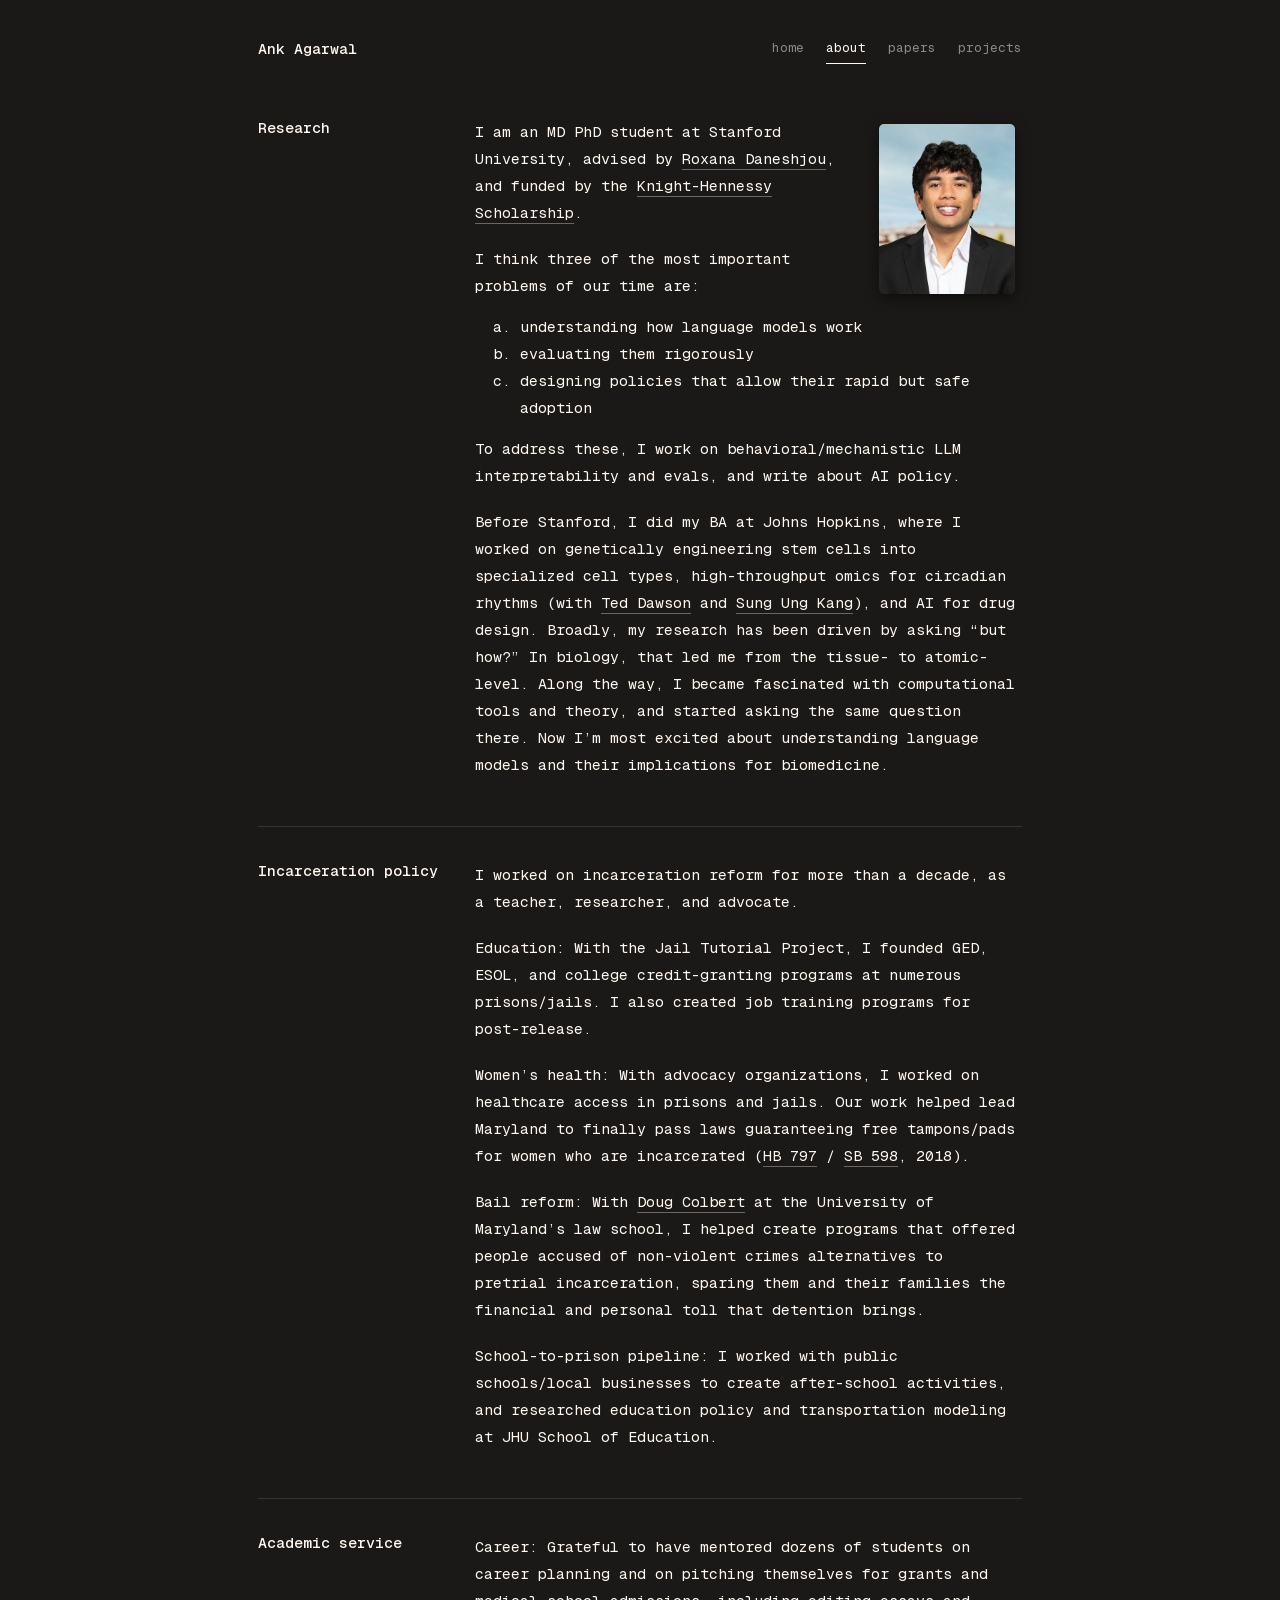
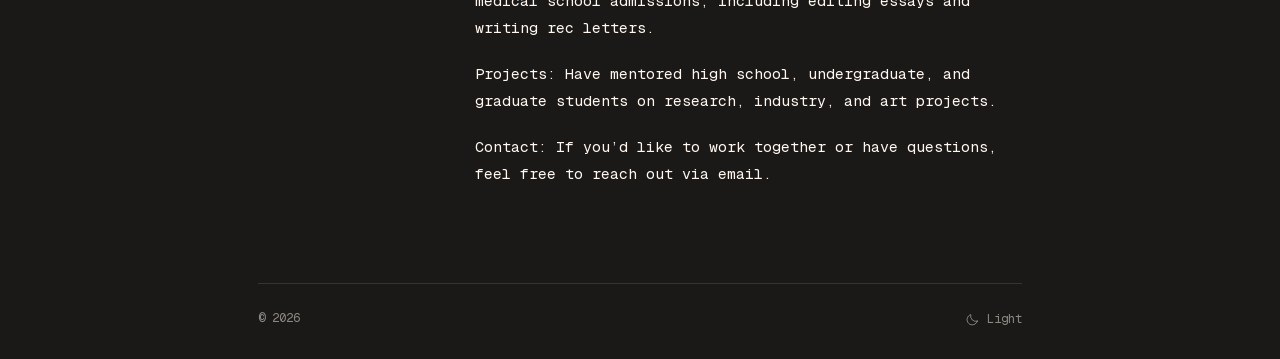
==== commit fe402276: "Personal site: but-how paragraph, tissue to atomic level, computational tools and theory, biomedicin" ====
--- a/about/index.html
+++ b/about/index.html
@@ -30,7 +30,7 @@
     </header>
     <main id="main" class="page-main about-main" tabindex="-1">
   <h1 class="visually-hidden">About</h1>
-  <section class="about-section" id="research"><div class="about-label"><h2>Research</h2></div><div class="reading-prose"><img class="headshot" src="../assets/photos/headshot.jpg" alt="Ank Agarwal" width="400" height="500"><p>I am an MD PhD student at Stanford University, advised by <a href="https://profiles.stanford.edu/roxana-daneshjou">Roxana Daneshjou</a>, and funded by the <a href="https://knight-hennessy.stanford.edu/people/ank-agarwal">Knight-Hennessy Scholarship</a>.</p><p>I think three of the most important problems of our time are:</p><ol class="roman-list"><li>understanding how language models work</li><li>evaluating them rigorously</li><li>designing policies that allow their rapid but safe adoption</li></ol><p>To address these, I work on behavioral/mechanistic LLM interpretability and evals, and write about AI policy.</p><p>Before Stanford, I did my BA at Johns Hopkins, where I worked on genetically engineering stem cells into specialized cell types, high-throughput omics for circadian rhythms (with <a href="https://profiles.hopkinsmedicine.org/provider/ted-m-dawson/2708436">Ted Dawson</a> and <a href="https://profiles.hopkinsmedicine.org/provider/sung-ung-kang/2777462">Sung Ung Kang</a>), and AI for drug design. Broadly, my research trajectory has been driven by trying to understand “but how?” Thus, I began with cell biology and have transitioned over time to more and more fundamental questions, where I am now most passionate about understanding language models.</p></div></section>
+  <section class="about-section" id="research"><div class="about-label"><h2>Research</h2></div><div class="reading-prose"><img class="headshot" src="../assets/photos/headshot.jpg" alt="Ank Agarwal" width="400" height="500"><p>I am an MD PhD student at Stanford University, advised by <a href="https://profiles.stanford.edu/roxana-daneshjou">Roxana Daneshjou</a>, and funded by the <a href="https://knight-hennessy.stanford.edu/people/ank-agarwal">Knight-Hennessy Scholarship</a>.</p><p>I think three of the most important problems of our time are:</p><ol class="roman-list"><li>understanding how language models work</li><li>evaluating them rigorously</li><li>designing policies that allow their rapid but safe adoption</li></ol><p>To address these, I work on behavioral/mechanistic LLM interpretability and evals, and write about AI policy.</p><p>Before Stanford, I did my BA at Johns Hopkins, where I worked on genetically engineering stem cells into specialized cell types, high-throughput omics for circadian rhythms (with <a href="https://profiles.hopkinsmedicine.org/provider/ted-m-dawson/2708436">Ted Dawson</a> and <a href="https://profiles.hopkinsmedicine.org/provider/sung-ung-kang/2777462">Sung Ung Kang</a>), and AI for drug design. Broadly, my research has been driven by asking “but how?” In biology, that led me from the tissue- to atomic-level. Along the way, I became fascinated with computational tools and theory, and started asking the same question there. Now I’m most excited about understanding language models and their implications for biomedicine.</p></div></section>
   <section class="about-section" id="incarceration"><div class="about-label"><h2>Incarceration policy</h2></div><div class="reading-prose"><p>I worked on incarceration reform for more than a decade, as a teacher, researcher, and advocate.</p><p>Education: With the Jail Tutorial Project, I founded GED, ESOL, and college credit-granting programs at numerous prisons/jails. I also created job training programs for post-release.</p><p>Women’s health: With advocacy organizations, I worked on healthcare access in prisons and jails. Our work helped lead Maryland to finally pass laws guaranteeing free tampons/pads for women who are incarcerated (<a href="https://mgaleg.maryland.gov/mgawebsite/Legislation/Details/HB0797?ys=2018RS">HB 797</a> / <a href="https://mgaleg.maryland.gov/mgawebsite/Legislation/Details/sb0598?ys=2018RS">SB 598</a>, 2018).</p><p>Bail reform: With <a href="https://www.law.umaryland.edu/faculty--research/directory/profile/index.php?id=029">Doug Colbert</a> at the University of Maryland’s law school, I helped create programs that offered people accused of non-violent crimes alternatives to pretrial incarceration, sparing them and their families the financial and personal toll that detention brings.</p><p>School-to-prison pipeline: I worked with public schools/local businesses to create after-school activities, and researched education policy and transportation modeling at JHU School of Education.</p></div></section>
   <section class="about-section" id="service"><div class="about-label"><h2>Academic service</h2></div><div class="reading-prose"><p>Career: Grateful to have mentored dozens of students on career planning and on pitching themselves for grants and medical school admissions, including editing essays and writing rec letters.</p><p>Projects: Have mentored high school, undergraduate, and graduate students on research, industry, and art projects.</p><p>Contact: If you’d like to work together or have questions, feel free to reach out via email.</p></div></section>
 </main>
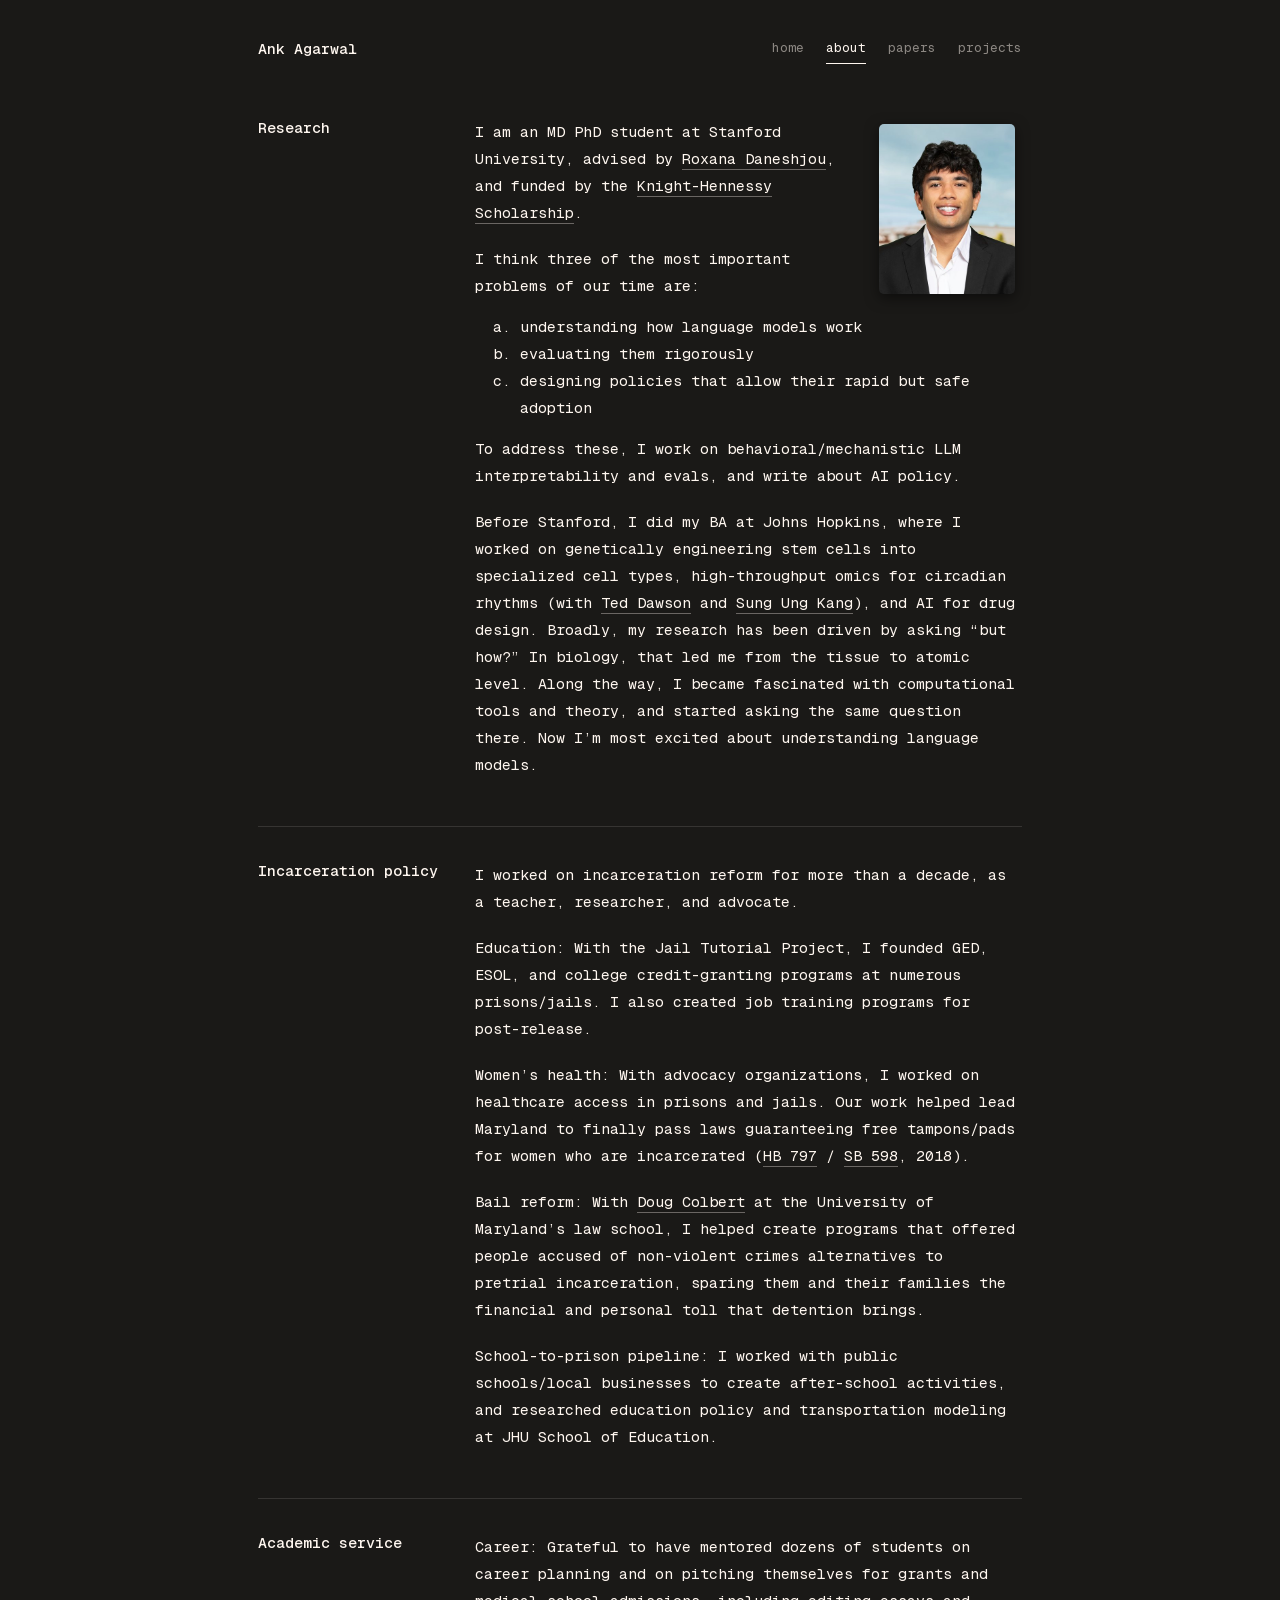
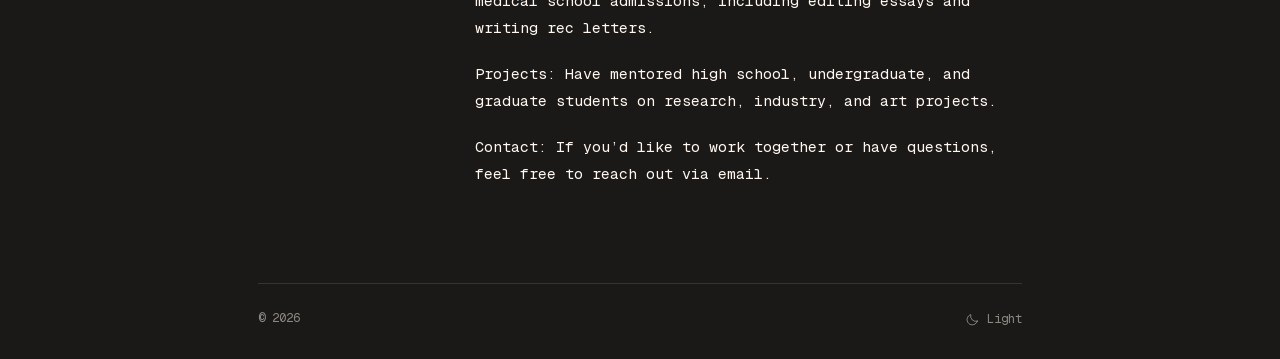
==== commit 8180c8e8: "Personal site: but-how paragraph, plain tissue to atomic level, end on language models" ====
--- a/about/index.html
+++ b/about/index.html
@@ -30,7 +30,7 @@
     </header>
     <main id="main" class="page-main about-main" tabindex="-1">
   <h1 class="visually-hidden">About</h1>
-  <section class="about-section" id="research"><div class="about-label"><h2>Research</h2></div><div class="reading-prose"><img class="headshot" src="../assets/photos/headshot.jpg" alt="Ank Agarwal" width="400" height="500"><p>I am an MD PhD student at Stanford University, advised by <a href="https://profiles.stanford.edu/roxana-daneshjou">Roxana Daneshjou</a>, and funded by the <a href="https://knight-hennessy.stanford.edu/people/ank-agarwal">Knight-Hennessy Scholarship</a>.</p><p>I think three of the most important problems of our time are:</p><ol class="roman-list"><li>understanding how language models work</li><li>evaluating them rigorously</li><li>designing policies that allow their rapid but safe adoption</li></ol><p>To address these, I work on behavioral/mechanistic LLM interpretability and evals, and write about AI policy.</p><p>Before Stanford, I did my BA at Johns Hopkins, where I worked on genetically engineering stem cells into specialized cell types, high-throughput omics for circadian rhythms (with <a href="https://profiles.hopkinsmedicine.org/provider/ted-m-dawson/2708436">Ted Dawson</a> and <a href="https://profiles.hopkinsmedicine.org/provider/sung-ung-kang/2777462">Sung Ung Kang</a>), and AI for drug design. Broadly, my research has been driven by asking “but how?” In biology, that led me from the tissue- to atomic-level. Along the way, I became fascinated with computational tools and theory, and started asking the same question there. Now I’m most excited about understanding language models and their implications for biomedicine.</p></div></section>
+  <section class="about-section" id="research"><div class="about-label"><h2>Research</h2></div><div class="reading-prose"><img class="headshot" src="../assets/photos/headshot.jpg" alt="Ank Agarwal" width="400" height="500"><p>I am an MD PhD student at Stanford University, advised by <a href="https://profiles.stanford.edu/roxana-daneshjou">Roxana Daneshjou</a>, and funded by the <a href="https://knight-hennessy.stanford.edu/people/ank-agarwal">Knight-Hennessy Scholarship</a>.</p><p>I think three of the most important problems of our time are:</p><ol class="roman-list"><li>understanding how language models work</li><li>evaluating them rigorously</li><li>designing policies that allow their rapid but safe adoption</li></ol><p>To address these, I work on behavioral/mechanistic LLM interpretability and evals, and write about AI policy.</p><p>Before Stanford, I did my BA at Johns Hopkins, where I worked on genetically engineering stem cells into specialized cell types, high-throughput omics for circadian rhythms (with <a href="https://profiles.hopkinsmedicine.org/provider/ted-m-dawson/2708436">Ted Dawson</a> and <a href="https://profiles.hopkinsmedicine.org/provider/sung-ung-kang/2777462">Sung Ung Kang</a>), and AI for drug design. Broadly, my research has been driven by asking “but how?” In biology, that led me from the tissue to atomic level. Along the way, I became fascinated with computational tools and theory, and started asking the same question there. Now I’m most excited about understanding language models.</p></div></section>
   <section class="about-section" id="incarceration"><div class="about-label"><h2>Incarceration policy</h2></div><div class="reading-prose"><p>I worked on incarceration reform for more than a decade, as a teacher, researcher, and advocate.</p><p>Education: With the Jail Tutorial Project, I founded GED, ESOL, and college credit-granting programs at numerous prisons/jails. I also created job training programs for post-release.</p><p>Women’s health: With advocacy organizations, I worked on healthcare access in prisons and jails. Our work helped lead Maryland to finally pass laws guaranteeing free tampons/pads for women who are incarcerated (<a href="https://mgaleg.maryland.gov/mgawebsite/Legislation/Details/HB0797?ys=2018RS">HB 797</a> / <a href="https://mgaleg.maryland.gov/mgawebsite/Legislation/Details/sb0598?ys=2018RS">SB 598</a>, 2018).</p><p>Bail reform: With <a href="https://www.law.umaryland.edu/faculty--research/directory/profile/index.php?id=029">Doug Colbert</a> at the University of Maryland’s law school, I helped create programs that offered people accused of non-violent crimes alternatives to pretrial incarceration, sparing them and their families the financial and personal toll that detention brings.</p><p>School-to-prison pipeline: I worked with public schools/local businesses to create after-school activities, and researched education policy and transportation modeling at JHU School of Education.</p></div></section>
   <section class="about-section" id="service"><div class="about-label"><h2>Academic service</h2></div><div class="reading-prose"><p>Career: Grateful to have mentored dozens of students on career planning and on pitching themselves for grants and medical school admissions, including editing essays and writing rec letters.</p><p>Projects: Have mentored high school, undergraduate, and graduate students on research, industry, and art projects.</p><p>Contact: If you’d like to work together or have questions, feel free to reach out via email.</p></div></section>
 </main>
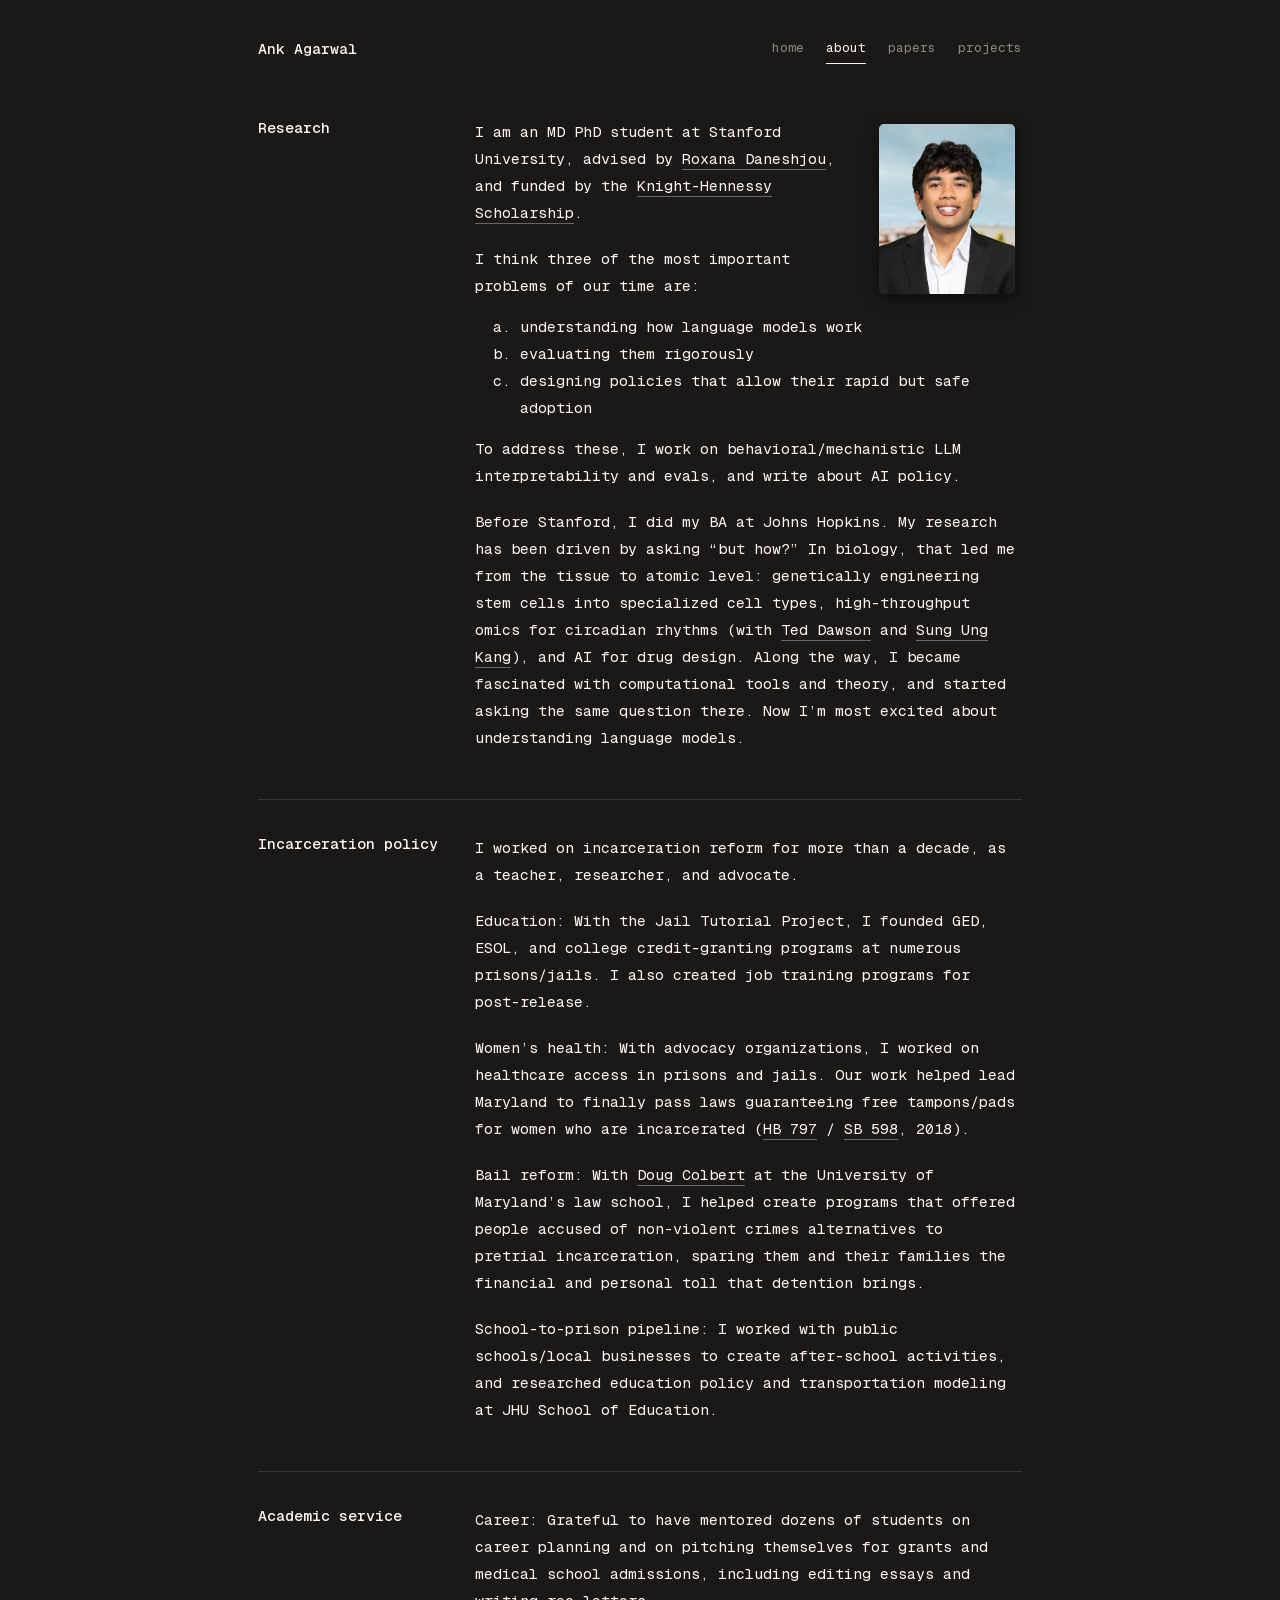
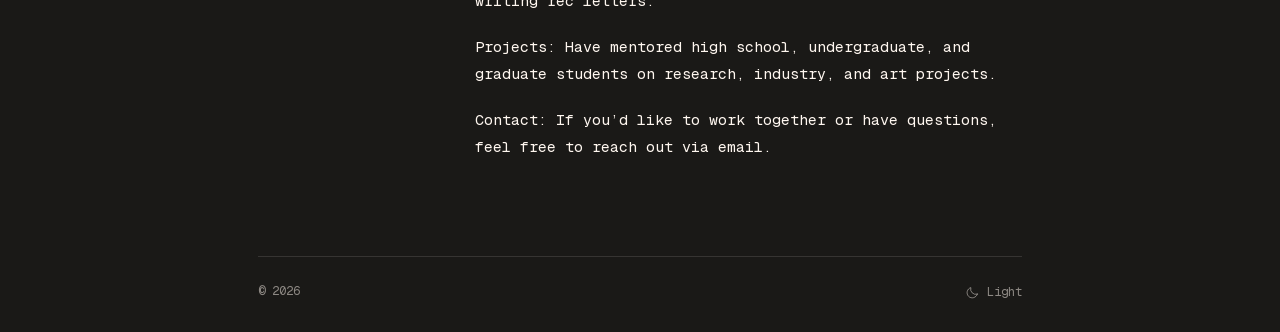
==== commit ff583013: "Personal site: Hopkins projects folded into the but-how story" ====
--- a/about/index.html
+++ b/about/index.html
@@ -30,7 +30,7 @@
     </header>
     <main id="main" class="page-main about-main" tabindex="-1">
   <h1 class="visually-hidden">About</h1>
-  <section class="about-section" id="research"><div class="about-label"><h2>Research</h2></div><div class="reading-prose"><img class="headshot" src="../assets/photos/headshot.jpg" alt="Ank Agarwal" width="400" height="500"><p>I am an MD PhD student at Stanford University, advised by <a href="https://profiles.stanford.edu/roxana-daneshjou">Roxana Daneshjou</a>, and funded by the <a href="https://knight-hennessy.stanford.edu/people/ank-agarwal">Knight-Hennessy Scholarship</a>.</p><p>I think three of the most important problems of our time are:</p><ol class="roman-list"><li>understanding how language models work</li><li>evaluating them rigorously</li><li>designing policies that allow their rapid but safe adoption</li></ol><p>To address these, I work on behavioral/mechanistic LLM interpretability and evals, and write about AI policy.</p><p>Before Stanford, I did my BA at Johns Hopkins, where I worked on genetically engineering stem cells into specialized cell types, high-throughput omics for circadian rhythms (with <a href="https://profiles.hopkinsmedicine.org/provider/ted-m-dawson/2708436">Ted Dawson</a> and <a href="https://profiles.hopkinsmedicine.org/provider/sung-ung-kang/2777462">Sung Ung Kang</a>), and AI for drug design. Broadly, my research has been driven by asking “but how?” In biology, that led me from the tissue to atomic level. Along the way, I became fascinated with computational tools and theory, and started asking the same question there. Now I’m most excited about understanding language models.</p></div></section>
+  <section class="about-section" id="research"><div class="about-label"><h2>Research</h2></div><div class="reading-prose"><img class="headshot" src="../assets/photos/headshot.jpg" alt="Ank Agarwal" width="400" height="500"><p>I am an MD PhD student at Stanford University, advised by <a href="https://profiles.stanford.edu/roxana-daneshjou">Roxana Daneshjou</a>, and funded by the <a href="https://knight-hennessy.stanford.edu/people/ank-agarwal">Knight-Hennessy Scholarship</a>.</p><p>I think three of the most important problems of our time are:</p><ol class="roman-list"><li>understanding how language models work</li><li>evaluating them rigorously</li><li>designing policies that allow their rapid but safe adoption</li></ol><p>To address these, I work on behavioral/mechanistic LLM interpretability and evals, and write about AI policy.</p><p>Before Stanford, I did my BA at Johns Hopkins. My research has been driven by asking “but how?” In biology, that led me from the tissue to atomic level: genetically engineering stem cells into specialized cell types, high-throughput omics for circadian rhythms (with <a href="https://profiles.hopkinsmedicine.org/provider/ted-m-dawson/2708436">Ted Dawson</a> and <a href="https://profiles.hopkinsmedicine.org/provider/sung-ung-kang/2777462">Sung Ung Kang</a>), and AI for drug design. Along the way, I became fascinated with computational tools and theory, and started asking the same question there. Now I’m most excited about understanding language models.</p></div></section>
   <section class="about-section" id="incarceration"><div class="about-label"><h2>Incarceration policy</h2></div><div class="reading-prose"><p>I worked on incarceration reform for more than a decade, as a teacher, researcher, and advocate.</p><p>Education: With the Jail Tutorial Project, I founded GED, ESOL, and college credit-granting programs at numerous prisons/jails. I also created job training programs for post-release.</p><p>Women’s health: With advocacy organizations, I worked on healthcare access in prisons and jails. Our work helped lead Maryland to finally pass laws guaranteeing free tampons/pads for women who are incarcerated (<a href="https://mgaleg.maryland.gov/mgawebsite/Legislation/Details/HB0797?ys=2018RS">HB 797</a> / <a href="https://mgaleg.maryland.gov/mgawebsite/Legislation/Details/sb0598?ys=2018RS">SB 598</a>, 2018).</p><p>Bail reform: With <a href="https://www.law.umaryland.edu/faculty--research/directory/profile/index.php?id=029">Doug Colbert</a> at the University of Maryland’s law school, I helped create programs that offered people accused of non-violent crimes alternatives to pretrial incarceration, sparing them and their families the financial and personal toll that detention brings.</p><p>School-to-prison pipeline: I worked with public schools/local businesses to create after-school activities, and researched education policy and transportation modeling at JHU School of Education.</p></div></section>
   <section class="about-section" id="service"><div class="about-label"><h2>Academic service</h2></div><div class="reading-prose"><p>Career: Grateful to have mentored dozens of students on career planning and on pitching themselves for grants and medical school admissions, including editing essays and writing rec letters.</p><p>Projects: Have mentored high school, undergraduate, and graduate students on research, industry, and art projects.</p><p>Contact: If you’d like to work together or have questions, feel free to reach out via email.</p></div></section>
 </main>
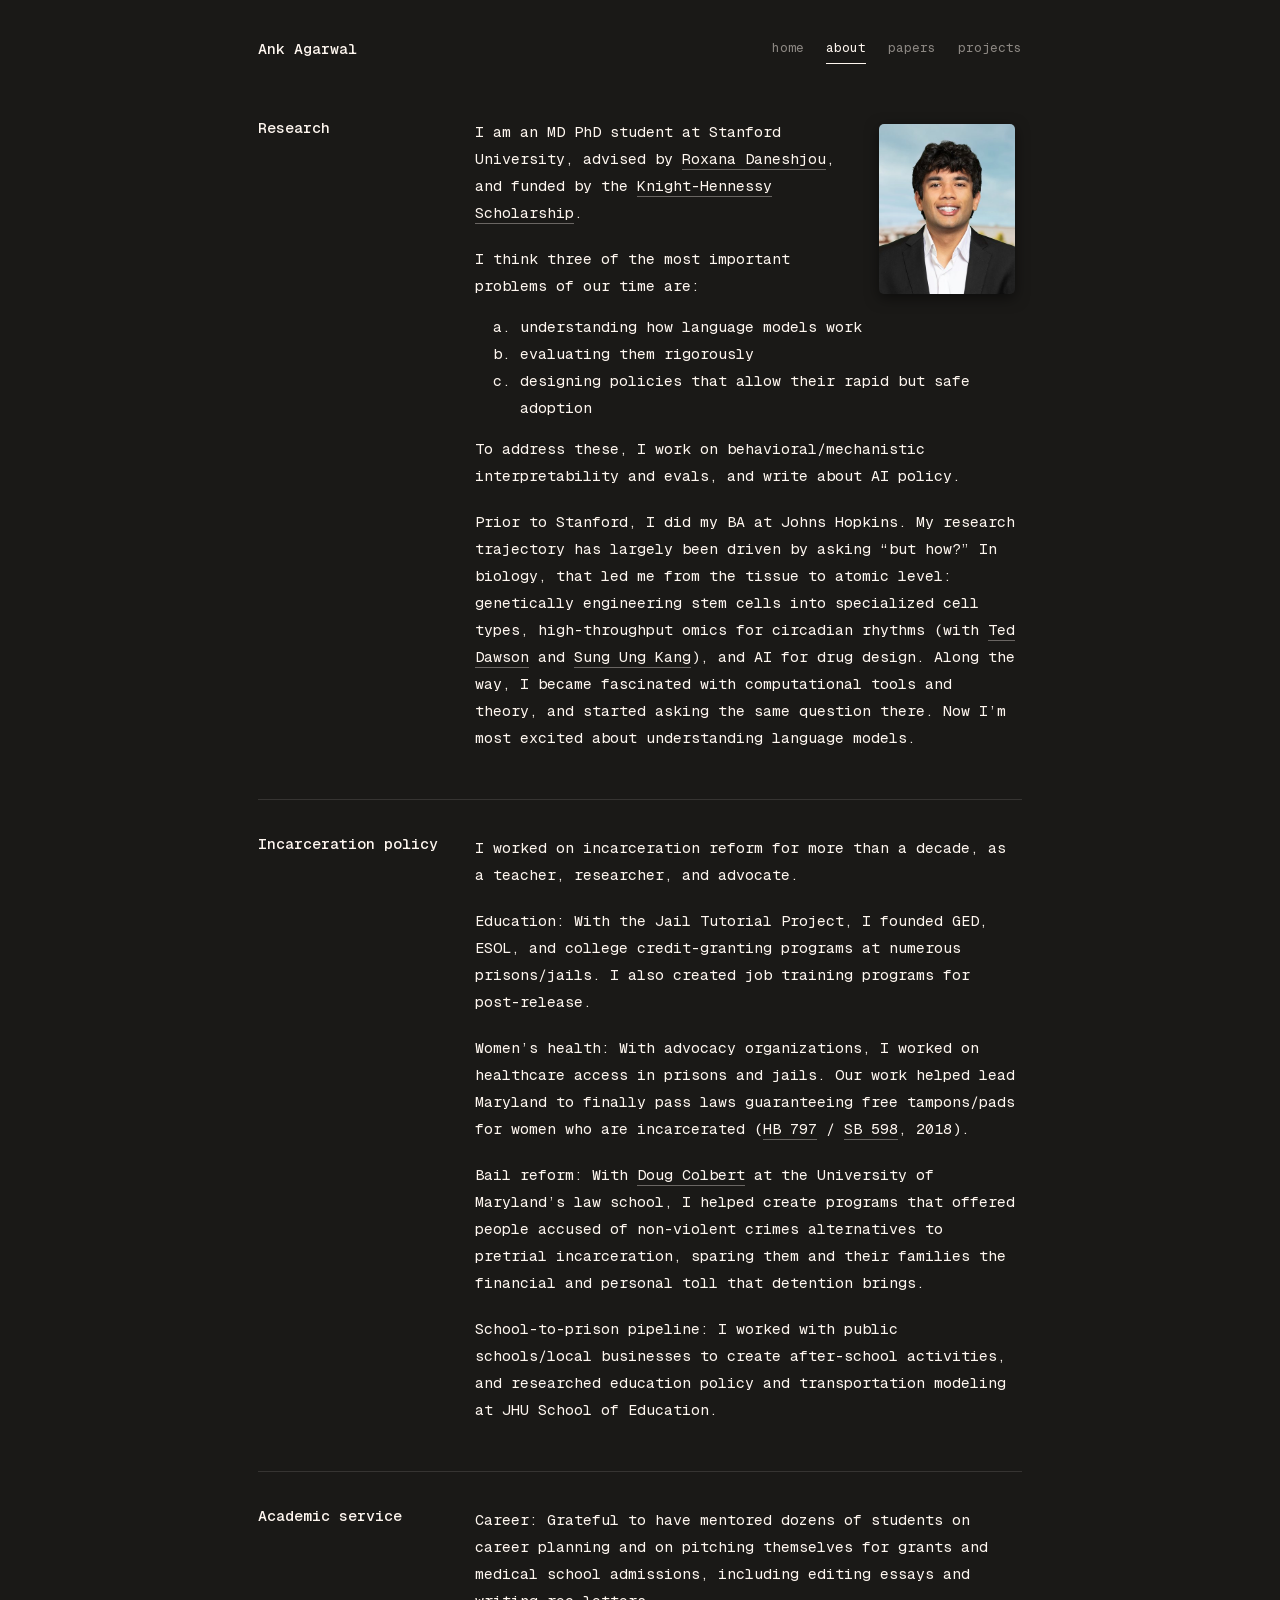
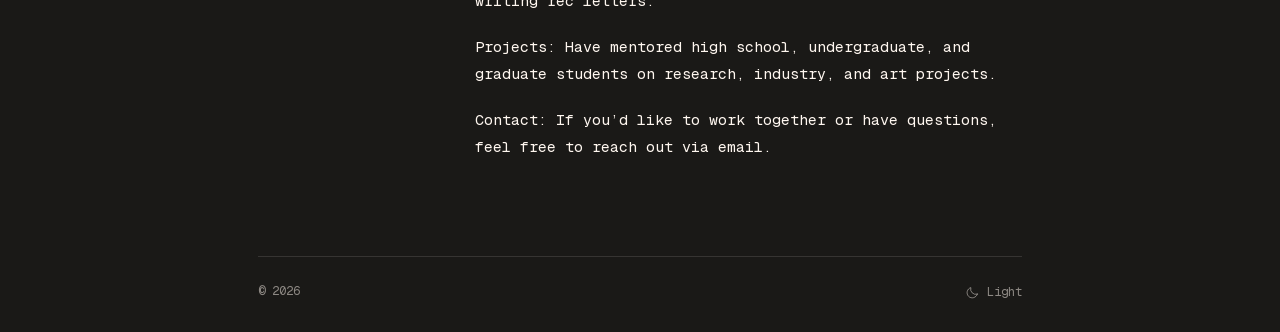
==== commit fbff7f81: "Personal site: research paragraph wording (interpretability without LLM, research trajectory)" ====
--- a/about/index.html
+++ b/about/index.html
@@ -30,7 +30,7 @@
     </header>
     <main id="main" class="page-main about-main" tabindex="-1">
   <h1 class="visually-hidden">About</h1>
-  <section class="about-section" id="research"><div class="about-label"><h2>Research</h2></div><div class="reading-prose"><img class="headshot" src="../assets/photos/headshot.jpg" alt="Ank Agarwal" width="400" height="500"><p>I am an MD PhD student at Stanford University, advised by <a href="https://profiles.stanford.edu/roxana-daneshjou">Roxana Daneshjou</a>, and funded by the <a href="https://knight-hennessy.stanford.edu/people/ank-agarwal">Knight-Hennessy Scholarship</a>.</p><p>I think three of the most important problems of our time are:</p><ol class="roman-list"><li>understanding how language models work</li><li>evaluating them rigorously</li><li>designing policies that allow their rapid but safe adoption</li></ol><p>To address these, I work on behavioral/mechanistic LLM interpretability and evals, and write about AI policy.</p><p>Before Stanford, I did my BA at Johns Hopkins. My research has been driven by asking “but how?” In biology, that led me from the tissue to atomic level: genetically engineering stem cells into specialized cell types, high-throughput omics for circadian rhythms (with <a href="https://profiles.hopkinsmedicine.org/provider/ted-m-dawson/2708436">Ted Dawson</a> and <a href="https://profiles.hopkinsmedicine.org/provider/sung-ung-kang/2777462">Sung Ung Kang</a>), and AI for drug design. Along the way, I became fascinated with computational tools and theory, and started asking the same question there. Now I’m most excited about understanding language models.</p></div></section>
+  <section class="about-section" id="research"><div class="about-label"><h2>Research</h2></div><div class="reading-prose"><img class="headshot" src="../assets/photos/headshot.jpg" alt="Ank Agarwal" width="400" height="500"><p>I am an MD PhD student at Stanford University, advised by <a href="https://profiles.stanford.edu/roxana-daneshjou">Roxana Daneshjou</a>, and funded by the <a href="https://knight-hennessy.stanford.edu/people/ank-agarwal">Knight-Hennessy Scholarship</a>.</p><p>I think three of the most important problems of our time are:</p><ol class="roman-list"><li>understanding how language models work</li><li>evaluating them rigorously</li><li>designing policies that allow their rapid but safe adoption</li></ol><p>To address these, I work on behavioral/mechanistic interpretability and evals, and write about AI policy.</p><p>Prior to Stanford, I did my BA at Johns Hopkins. My research trajectory has largely been driven by asking “but how?” In biology, that led me from the tissue to atomic level: genetically engineering stem cells into specialized cell types, high-throughput omics for circadian rhythms (with <a href="https://profiles.hopkinsmedicine.org/provider/ted-m-dawson/2708436">Ted Dawson</a> and <a href="https://profiles.hopkinsmedicine.org/provider/sung-ung-kang/2777462">Sung Ung Kang</a>), and AI for drug design. Along the way, I became fascinated with computational tools and theory, and started asking the same question there. Now I’m most excited about understanding language models.</p></div></section>
   <section class="about-section" id="incarceration"><div class="about-label"><h2>Incarceration policy</h2></div><div class="reading-prose"><p>I worked on incarceration reform for more than a decade, as a teacher, researcher, and advocate.</p><p>Education: With the Jail Tutorial Project, I founded GED, ESOL, and college credit-granting programs at numerous prisons/jails. I also created job training programs for post-release.</p><p>Women’s health: With advocacy organizations, I worked on healthcare access in prisons and jails. Our work helped lead Maryland to finally pass laws guaranteeing free tampons/pads for women who are incarcerated (<a href="https://mgaleg.maryland.gov/mgawebsite/Legislation/Details/HB0797?ys=2018RS">HB 797</a> / <a href="https://mgaleg.maryland.gov/mgawebsite/Legislation/Details/sb0598?ys=2018RS">SB 598</a>, 2018).</p><p>Bail reform: With <a href="https://www.law.umaryland.edu/faculty--research/directory/profile/index.php?id=029">Doug Colbert</a> at the University of Maryland’s law school, I helped create programs that offered people accused of non-violent crimes alternatives to pretrial incarceration, sparing them and their families the financial and personal toll that detention brings.</p><p>School-to-prison pipeline: I worked with public schools/local businesses to create after-school activities, and researched education policy and transportation modeling at JHU School of Education.</p></div></section>
   <section class="about-section" id="service"><div class="about-label"><h2>Academic service</h2></div><div class="reading-prose"><p>Career: Grateful to have mentored dozens of students on career planning and on pitching themselves for grants and medical school admissions, including editing essays and writing rec letters.</p><p>Projects: Have mentored high school, undergraduate, and graduate students on research, industry, and art projects.</p><p>Contact: If you’d like to work together or have questions, feel free to reach out via email.</p></div></section>
 </main>
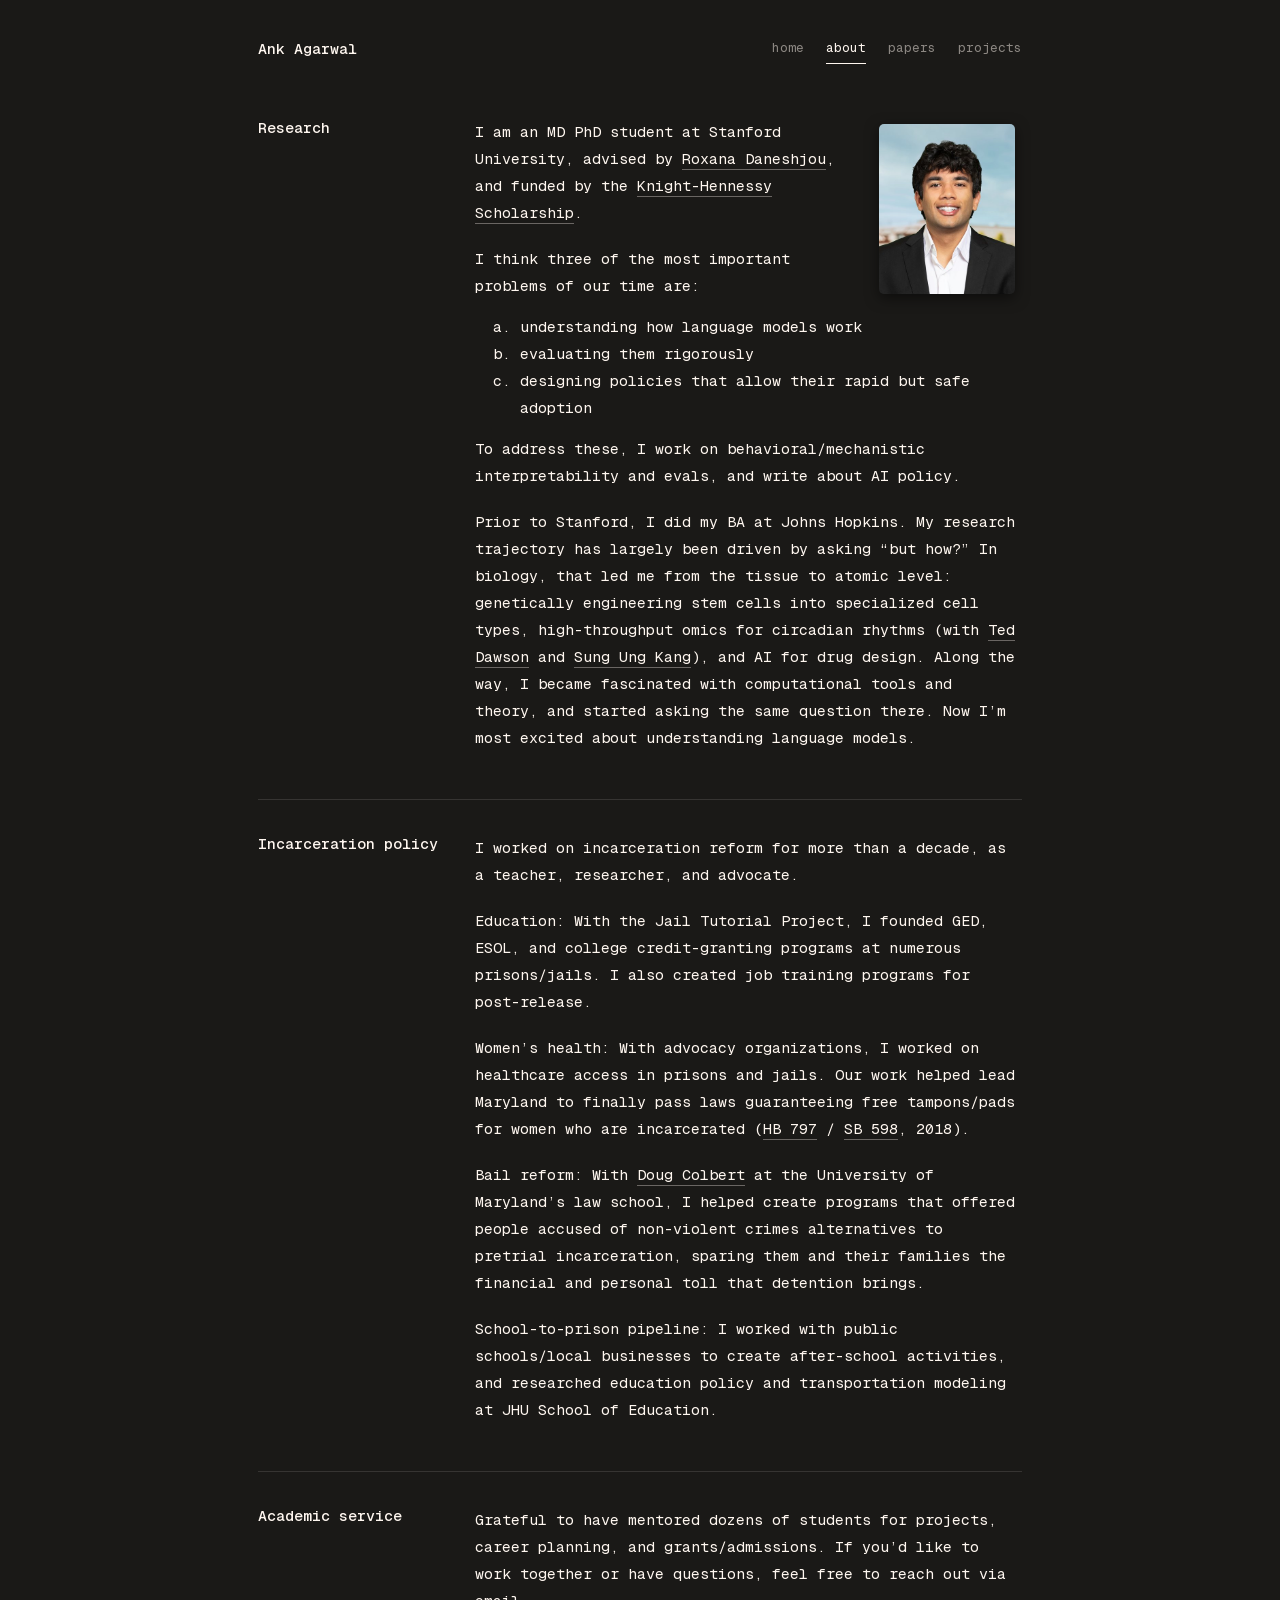
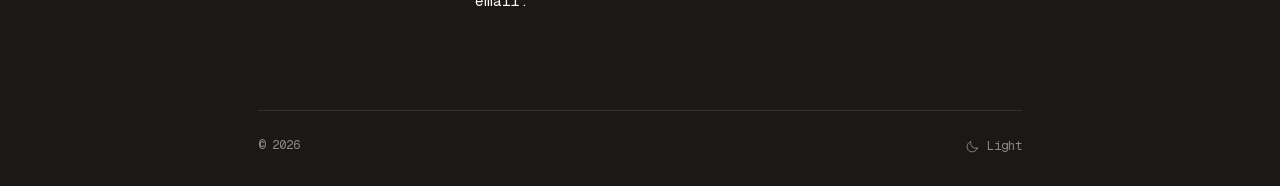
==== commit 6118fa01: "Personal site: condensed Academic service" ====
--- a/about/index.html
+++ b/about/index.html
@@ -32,7 +32,7 @@
   <h1 class="visually-hidden">About</h1>
   <section class="about-section" id="research"><div class="about-label"><h2>Research</h2></div><div class="reading-prose"><img class="headshot" src="../assets/photos/headshot.jpg" alt="Ank Agarwal" width="400" height="500"><p>I am an MD PhD student at Stanford University, advised by <a href="https://profiles.stanford.edu/roxana-daneshjou">Roxana Daneshjou</a>, and funded by the <a href="https://knight-hennessy.stanford.edu/people/ank-agarwal">Knight-Hennessy Scholarship</a>.</p><p>I think three of the most important problems of our time are:</p><ol class="roman-list"><li>understanding how language models work</li><li>evaluating them rigorously</li><li>designing policies that allow their rapid but safe adoption</li></ol><p>To address these, I work on behavioral/mechanistic interpretability and evals, and write about AI policy.</p><p>Prior to Stanford, I did my BA at Johns Hopkins. My research trajectory has largely been driven by asking “but how?” In biology, that led me from the tissue to atomic level: genetically engineering stem cells into specialized cell types, high-throughput omics for circadian rhythms (with <a href="https://profiles.hopkinsmedicine.org/provider/ted-m-dawson/2708436">Ted Dawson</a> and <a href="https://profiles.hopkinsmedicine.org/provider/sung-ung-kang/2777462">Sung Ung Kang</a>), and AI for drug design. Along the way, I became fascinated with computational tools and theory, and started asking the same question there. Now I’m most excited about understanding language models.</p></div></section>
   <section class="about-section" id="incarceration"><div class="about-label"><h2>Incarceration policy</h2></div><div class="reading-prose"><p>I worked on incarceration reform for more than a decade, as a teacher, researcher, and advocate.</p><p>Education: With the Jail Tutorial Project, I founded GED, ESOL, and college credit-granting programs at numerous prisons/jails. I also created job training programs for post-release.</p><p>Women’s health: With advocacy organizations, I worked on healthcare access in prisons and jails. Our work helped lead Maryland to finally pass laws guaranteeing free tampons/pads for women who are incarcerated (<a href="https://mgaleg.maryland.gov/mgawebsite/Legislation/Details/HB0797?ys=2018RS">HB 797</a> / <a href="https://mgaleg.maryland.gov/mgawebsite/Legislation/Details/sb0598?ys=2018RS">SB 598</a>, 2018).</p><p>Bail reform: With <a href="https://www.law.umaryland.edu/faculty--research/directory/profile/index.php?id=029">Doug Colbert</a> at the University of Maryland’s law school, I helped create programs that offered people accused of non-violent crimes alternatives to pretrial incarceration, sparing them and their families the financial and personal toll that detention brings.</p><p>School-to-prison pipeline: I worked with public schools/local businesses to create after-school activities, and researched education policy and transportation modeling at JHU School of Education.</p></div></section>
-  <section class="about-section" id="service"><div class="about-label"><h2>Academic service</h2></div><div class="reading-prose"><p>Career: Grateful to have mentored dozens of students on career planning and on pitching themselves for grants and medical school admissions, including editing essays and writing rec letters.</p><p>Projects: Have mentored high school, undergraduate, and graduate students on research, industry, and art projects.</p><p>Contact: If you’d like to work together or have questions, feel free to reach out via email.</p></div></section>
+  <section class="about-section" id="service"><div class="about-label"><h2>Academic service</h2></div><div class="reading-prose"><p>Grateful to have mentored dozens of students for projects, career planning, and grants/admissions. If you’d like to work together or have questions, feel free to reach out via email.</p></div></section>
 </main>
     <footer class="site-footer">
       <span class="footer-name">© 2026</span>
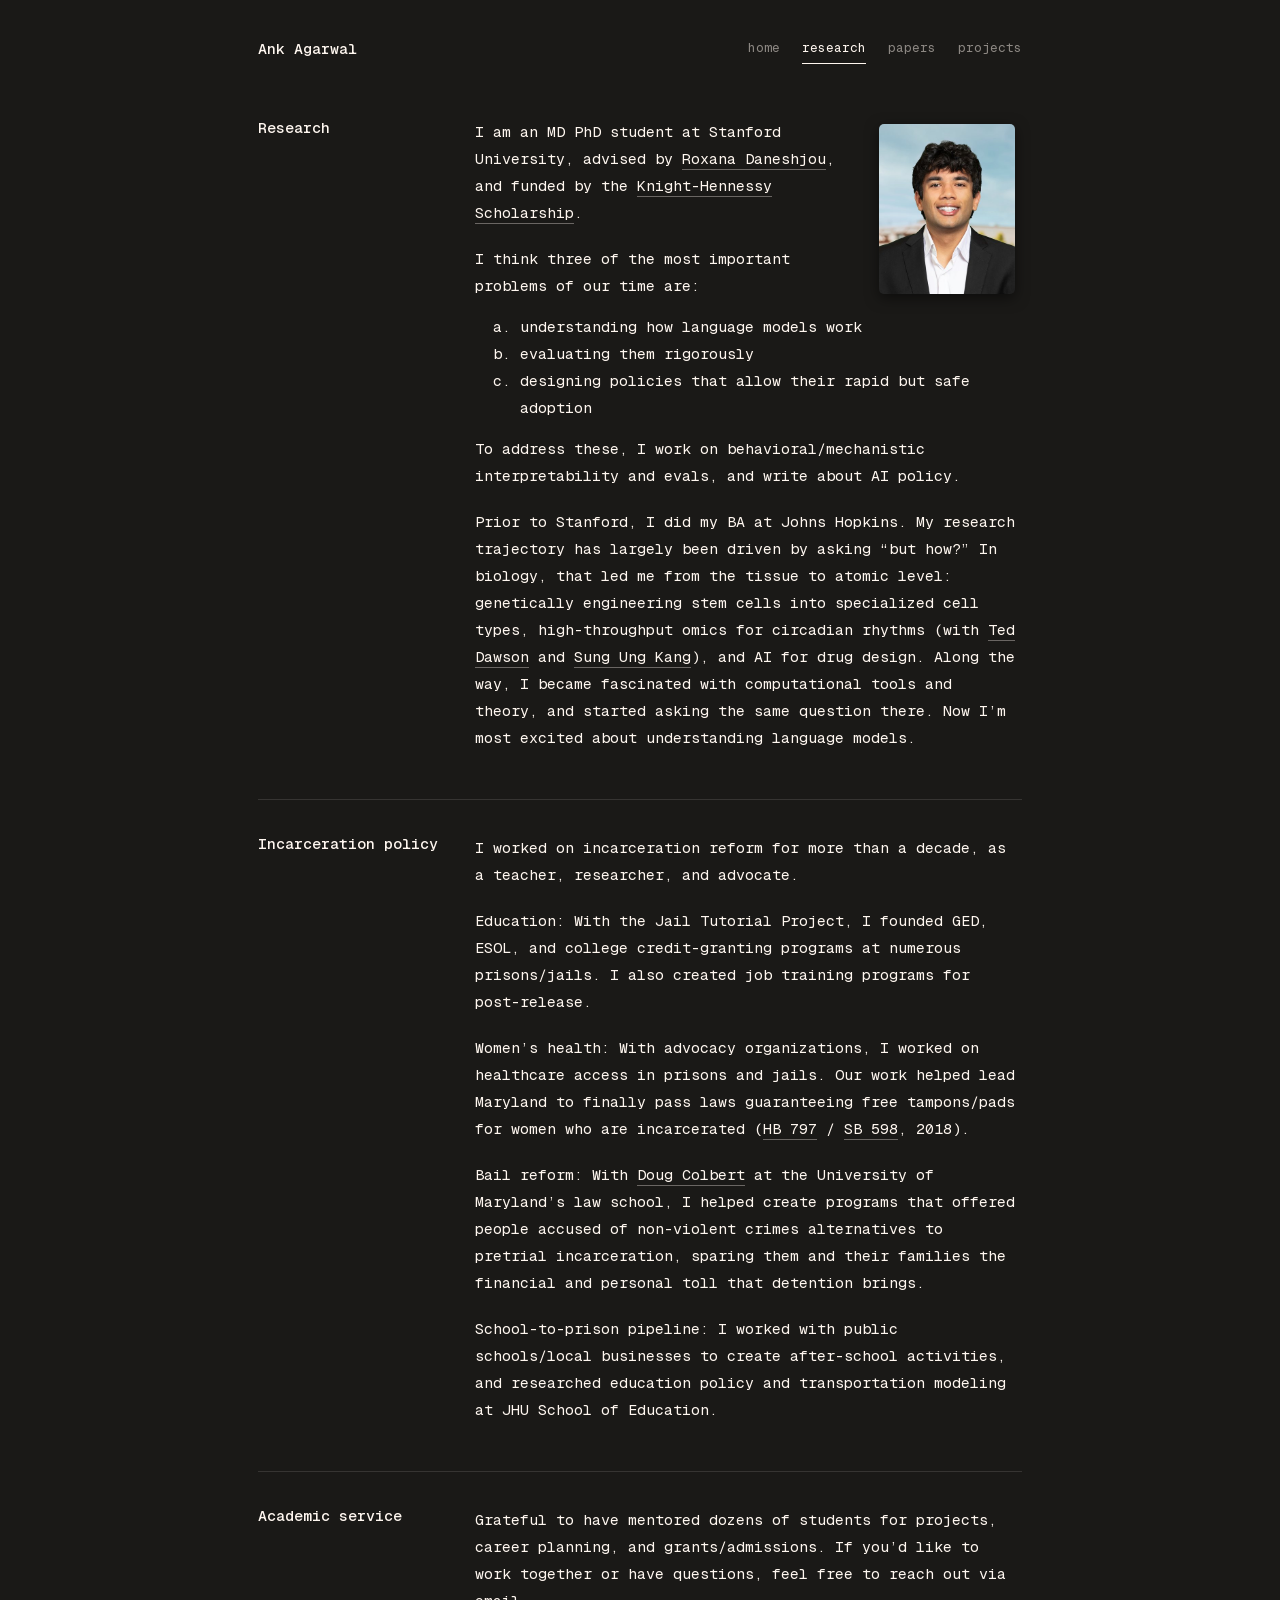
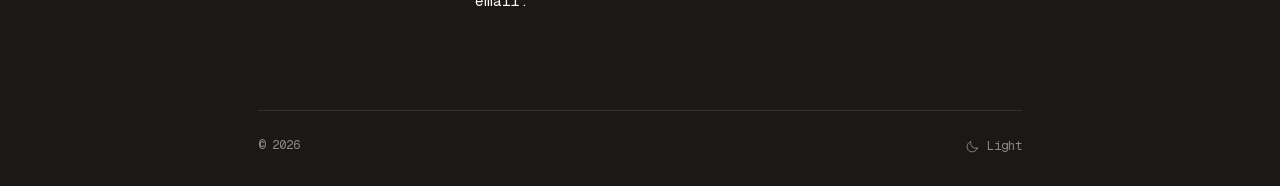
==== commit 5d323d22: "Update site" ====
--- a/about/index.html
+++ b/about/index.html
@@ -3,11 +3,11 @@
 <head>
   <meta charset="utf-8">
   <meta name="viewport" content="width=device-width, initial-scale=1">
-  <title>About · Ank Agarwal</title>
+  <title>Research · Ank Agarwal</title>
   <meta name="description" content="Ank Agarwal on research, incarceration policy, and academic service.">
   <meta name="color-scheme" content="light dark">
   <meta name="theme-color" content="#ffffff">
-  <meta property="og:title" content="About · Ank Agarwal">
+  <meta property="og:title" content="Research · Ank Agarwal">
   <meta property="og:description" content="Ank Agarwal on research, incarceration policy, and academic service.">
   <meta property="og:type" content="website">
   <link rel="icon" href="../assets/favicon.svg" type="image/svg+xml">
@@ -23,7 +23,7 @@
       <a class="wordmark" href="../">Ank Agarwal</a>
       <nav aria-label="Main navigation" data-dog-avoid>
         <a href="../">Home</a>
-        <a href="../about/" aria-current="page">About</a>
+        <a href="../about/" aria-current="page">Research</a>
         <a href="../research/">Papers</a>
         <a href="../projects/">Projects</a>
       </nav>
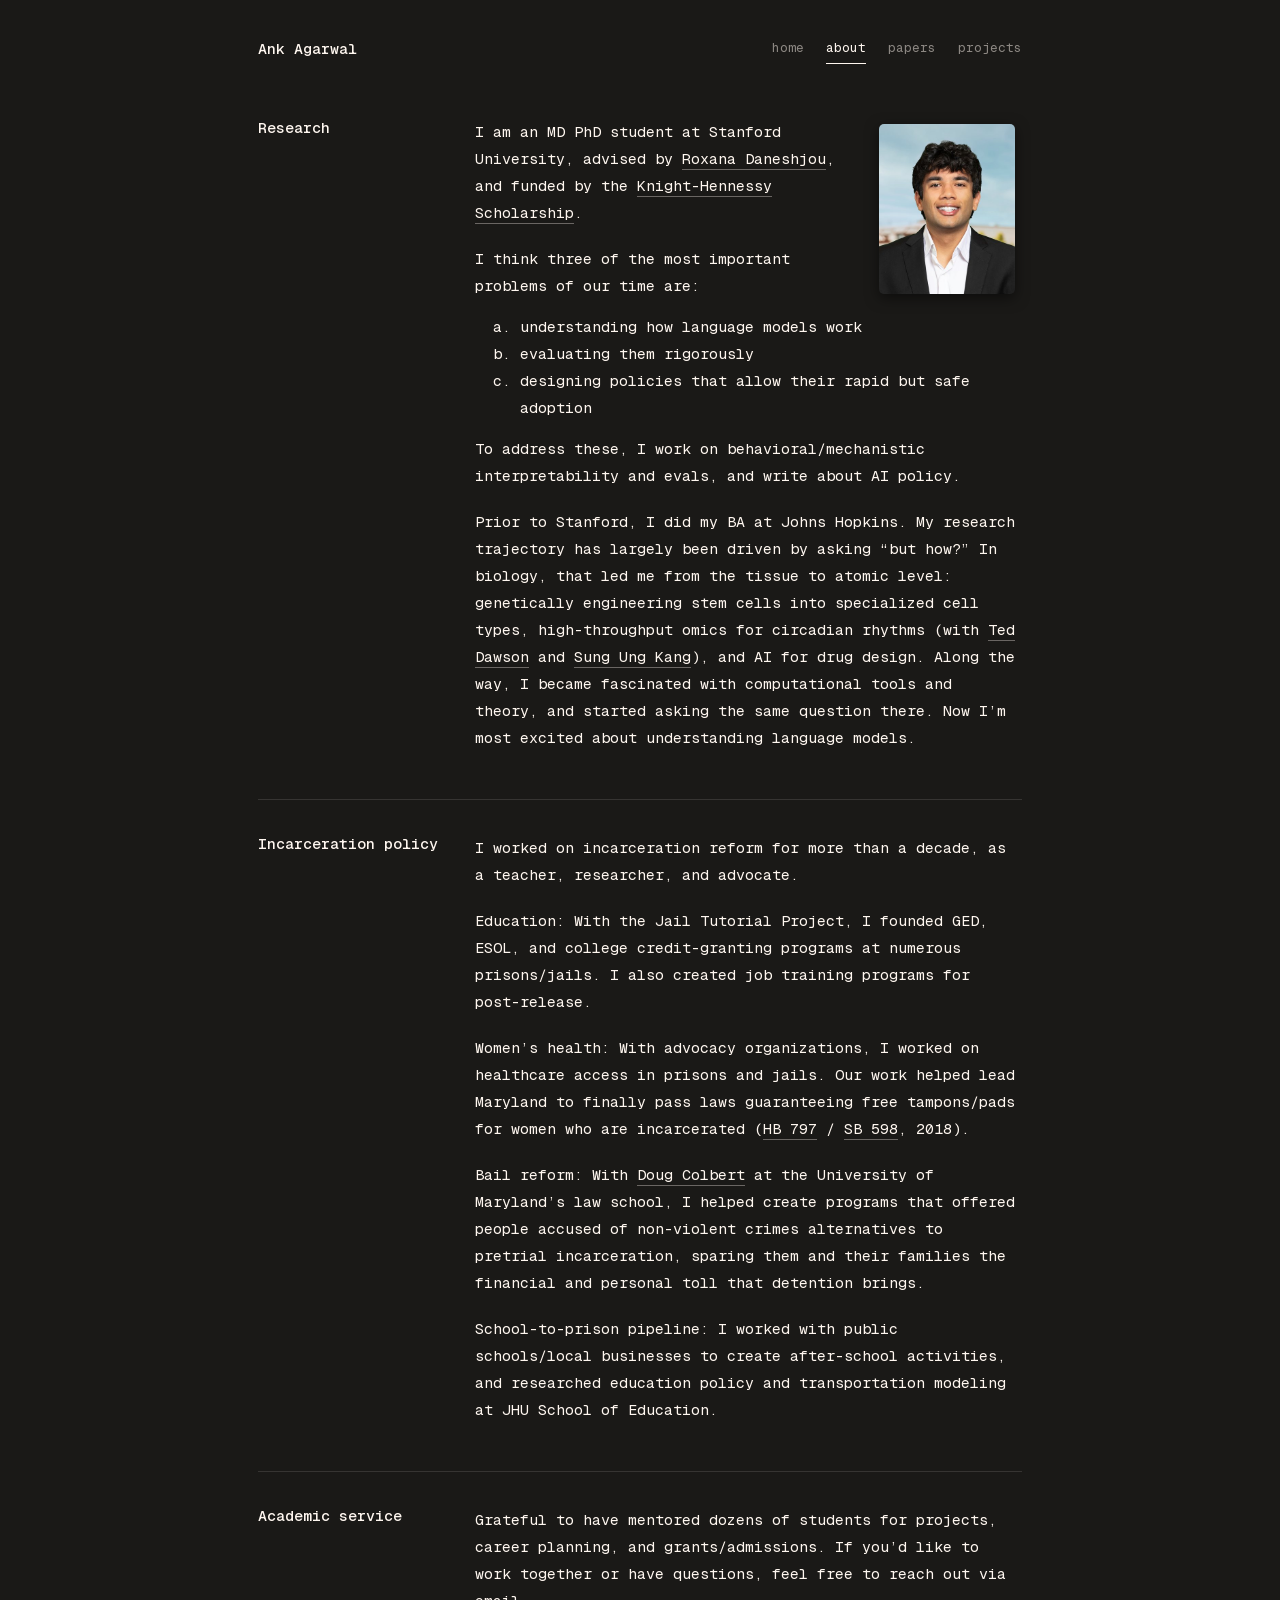
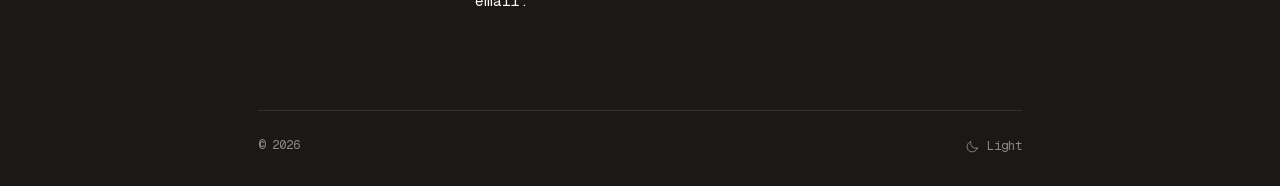
==== commit 628a291d: "Update site" ====
--- a/about/index.html
+++ b/about/index.html
@@ -3,11 +3,11 @@
 <head>
   <meta charset="utf-8">
   <meta name="viewport" content="width=device-width, initial-scale=1">
-  <title>Research · Ank Agarwal</title>
+  <title>About · Ank Agarwal</title>
   <meta name="description" content="Ank Agarwal on research, incarceration policy, and academic service.">
   <meta name="color-scheme" content="light dark">
   <meta name="theme-color" content="#ffffff">
-  <meta property="og:title" content="Research · Ank Agarwal">
+  <meta property="og:title" content="About · Ank Agarwal">
   <meta property="og:description" content="Ank Agarwal on research, incarceration policy, and academic service.">
   <meta property="og:type" content="website">
   <link rel="icon" href="../assets/favicon.svg" type="image/svg+xml">
@@ -23,7 +23,7 @@
       <a class="wordmark" href="../">Ank Agarwal</a>
       <nav aria-label="Main navigation" data-dog-avoid>
         <a href="../">Home</a>
-        <a href="../about/" aria-current="page">Research</a>
+        <a href="../about/" aria-current="page">About</a>
         <a href="../research/">Papers</a>
         <a href="../projects/">Projects</a>
       </nav>
